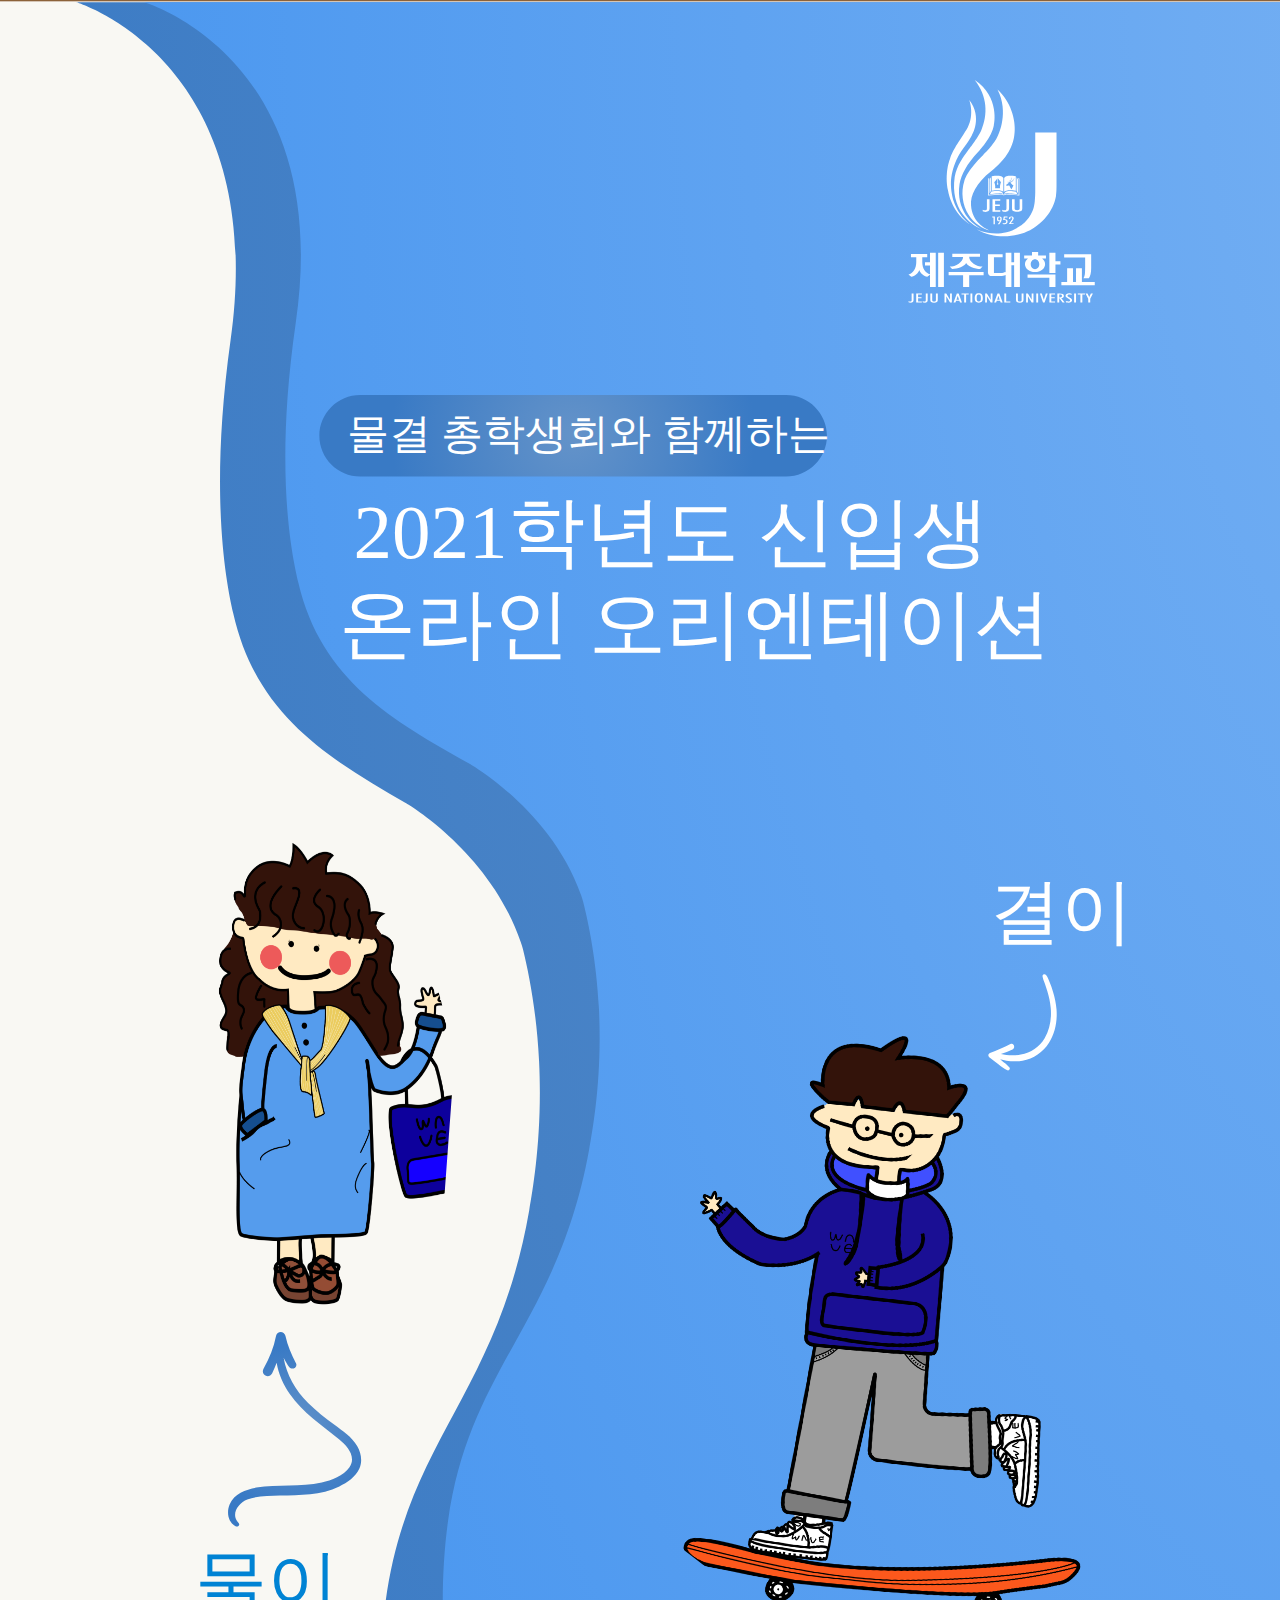
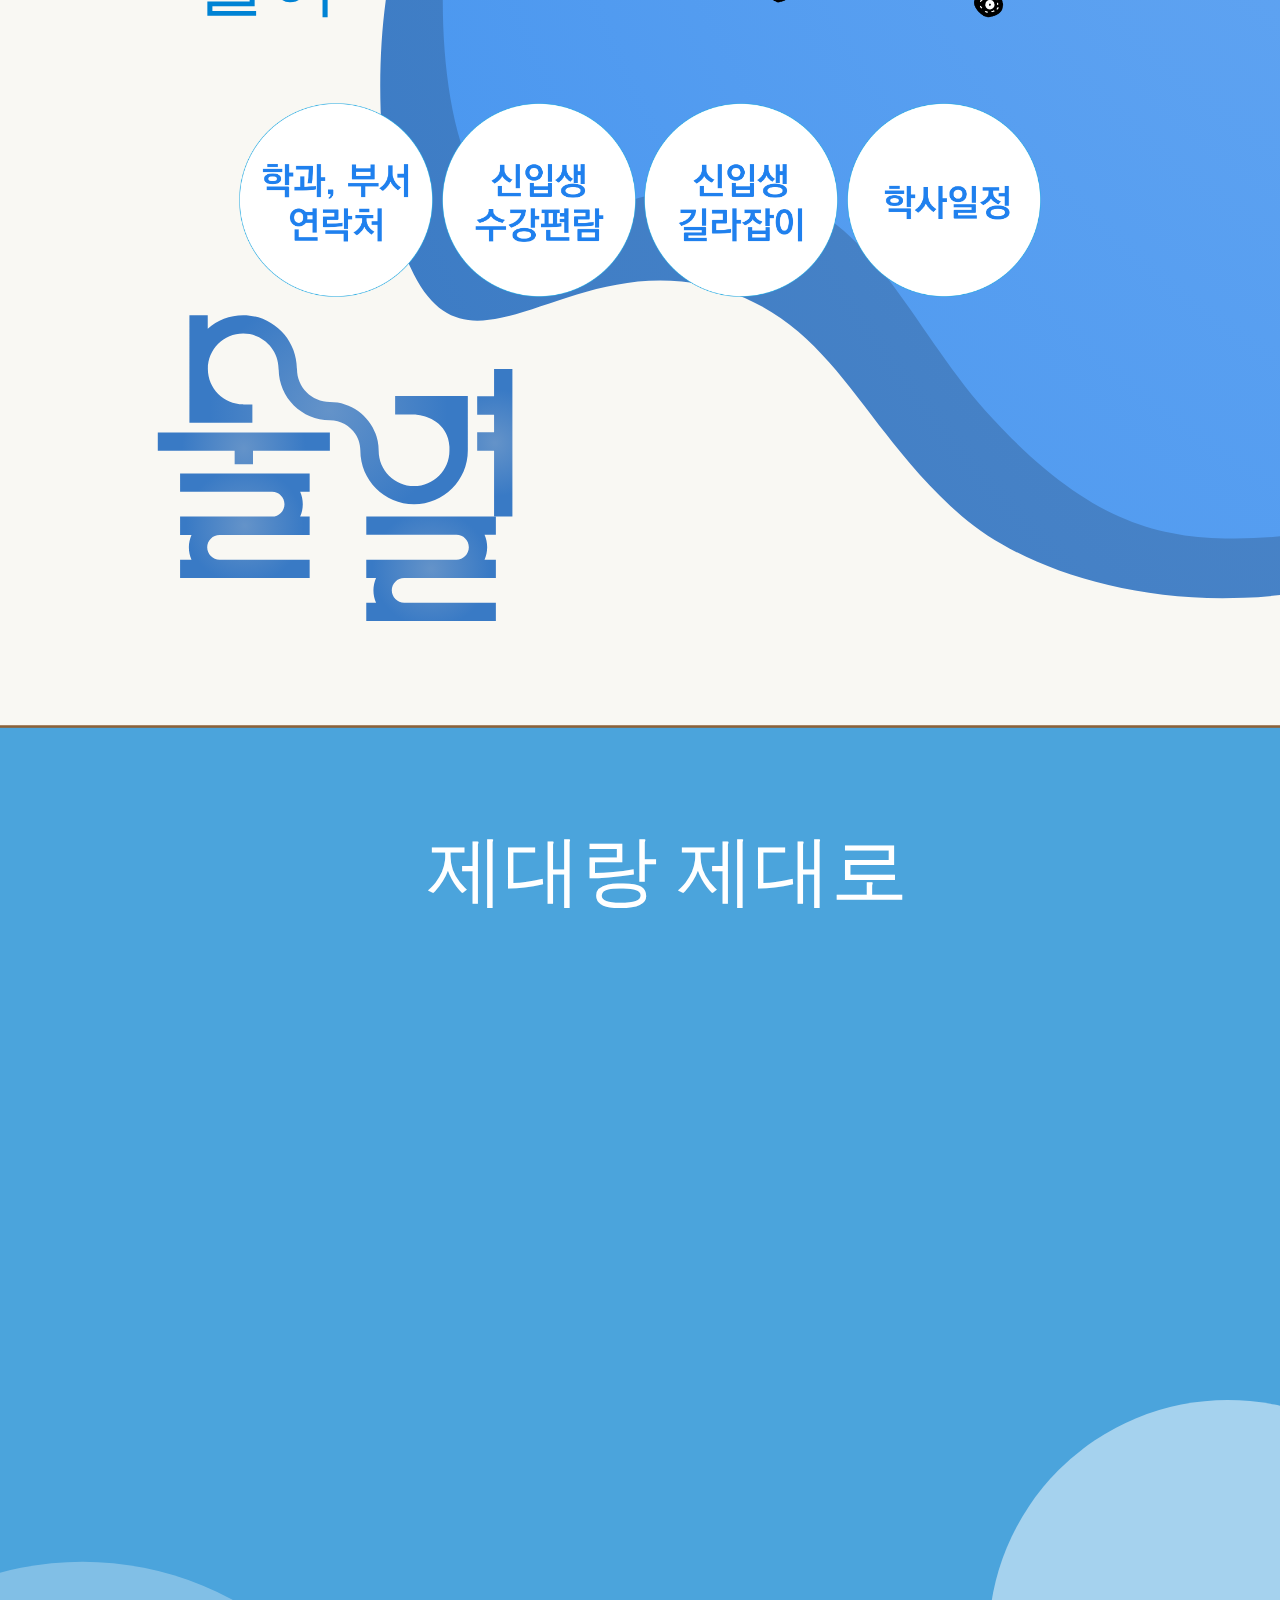
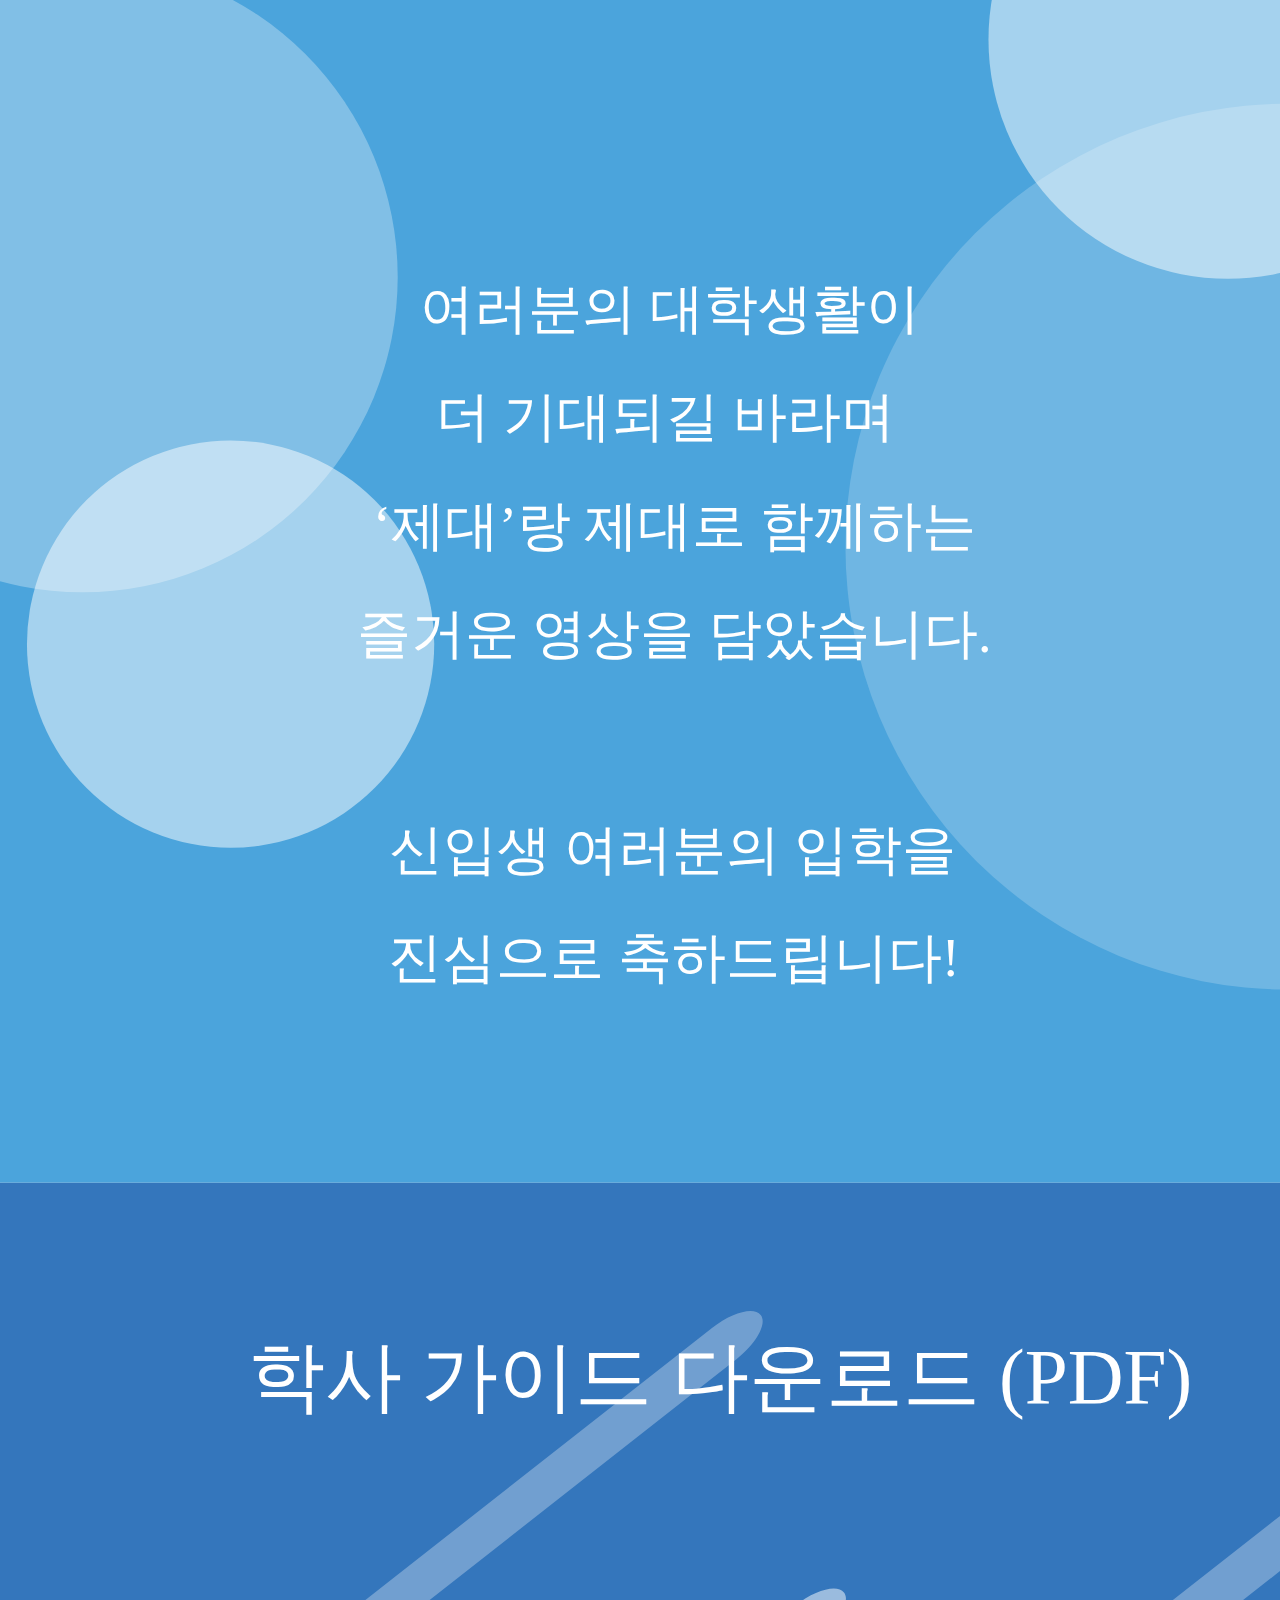
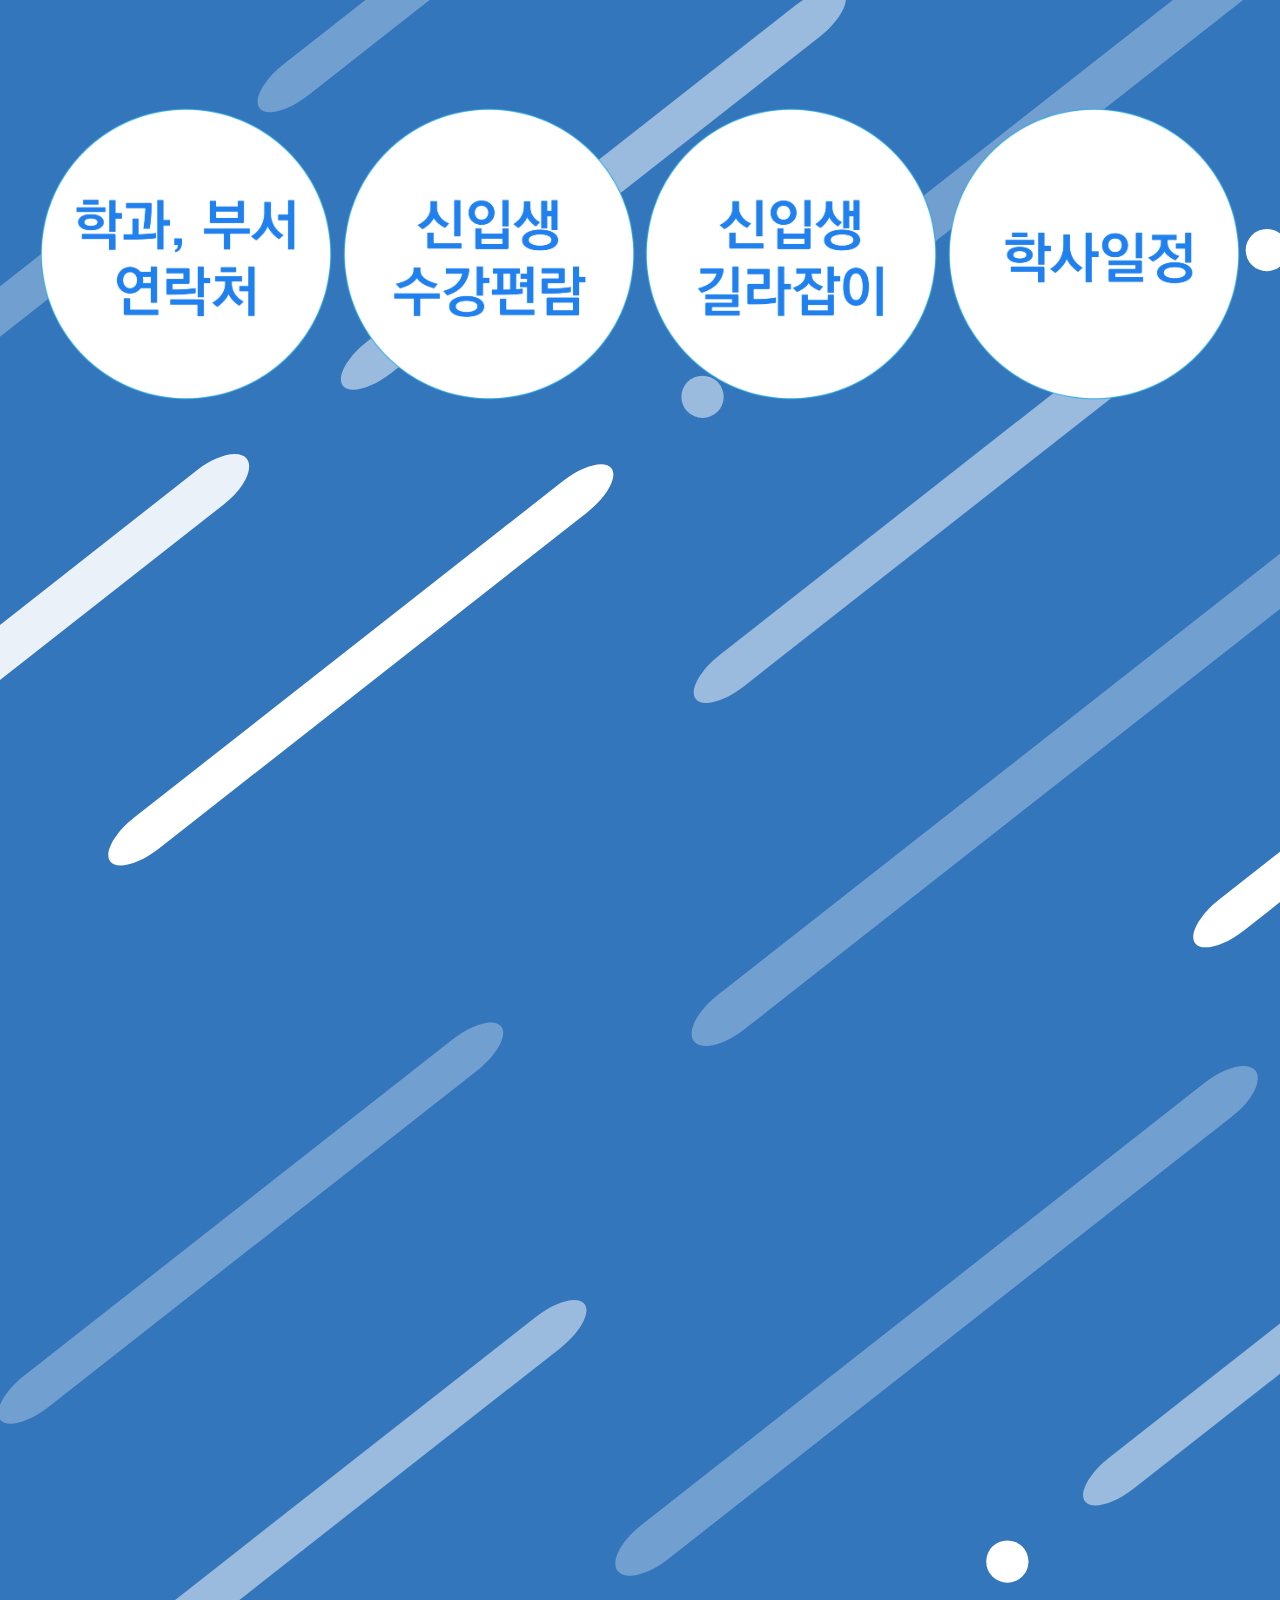
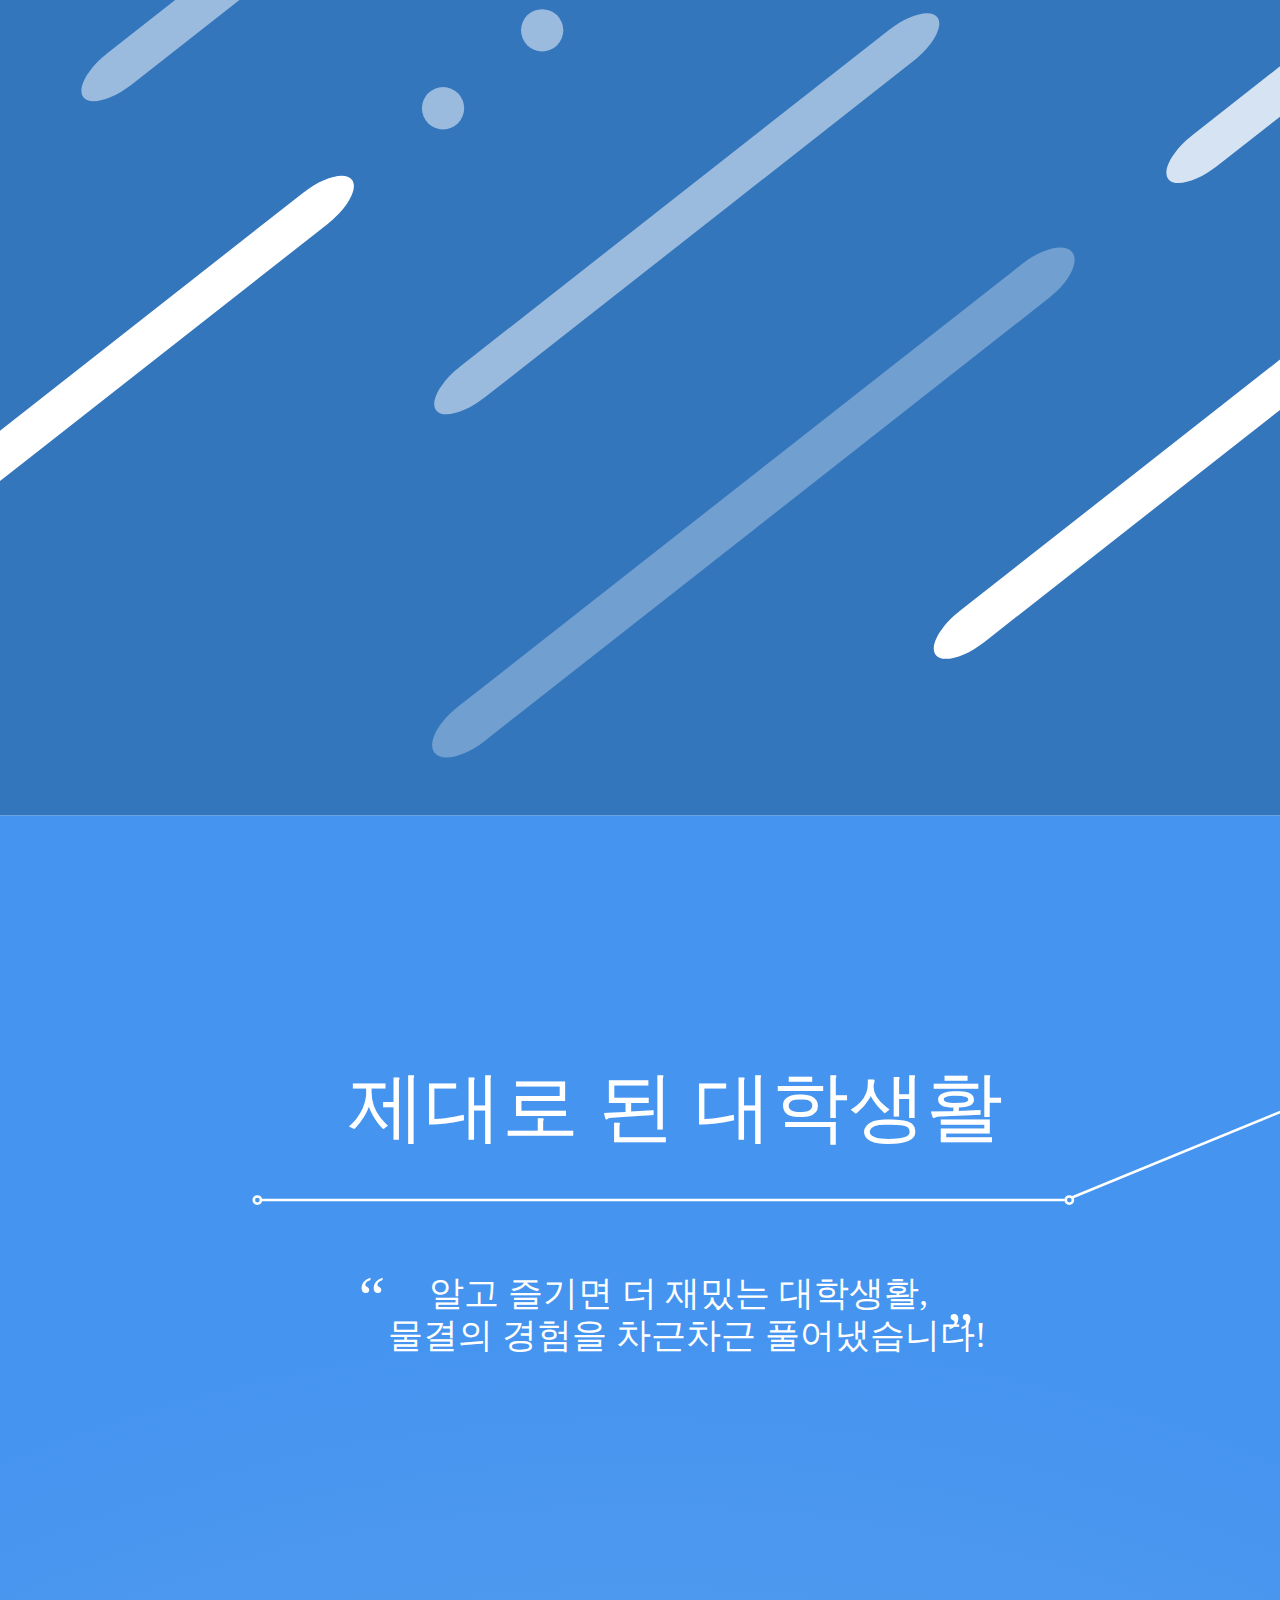
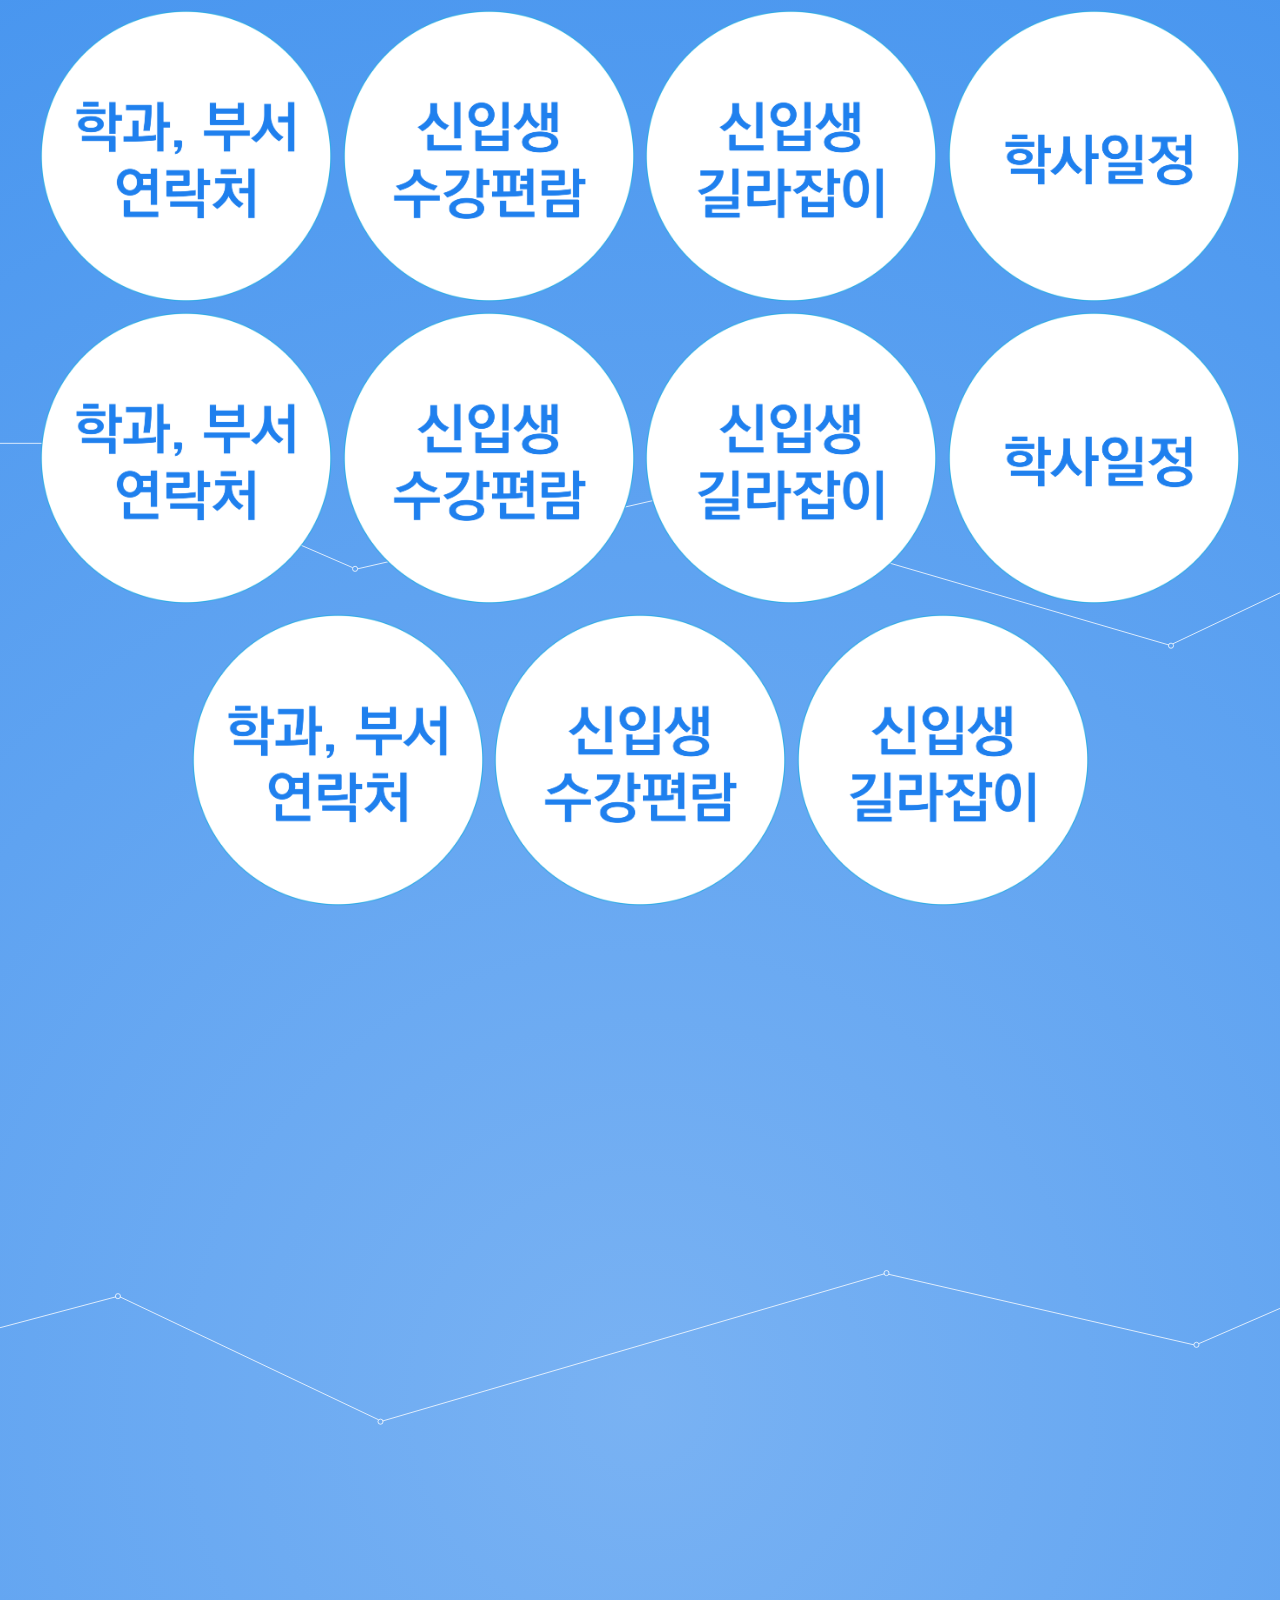
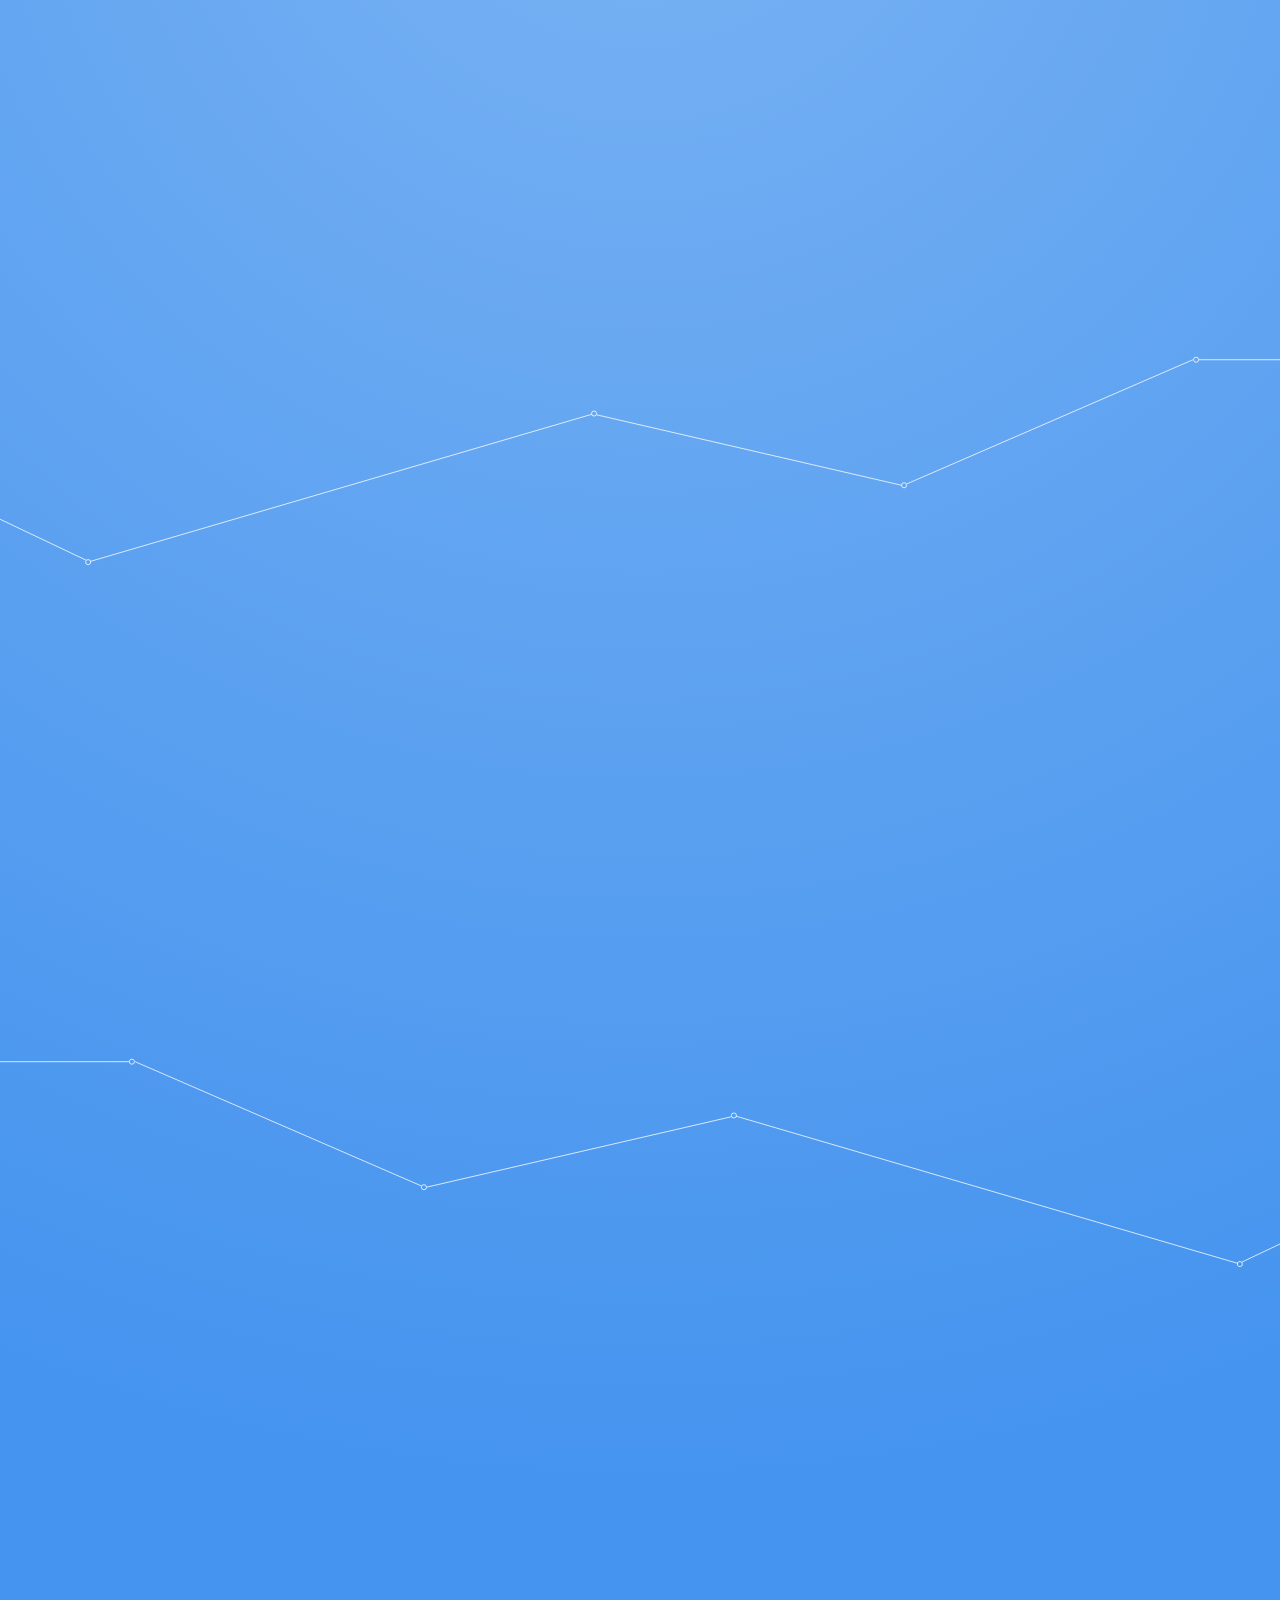
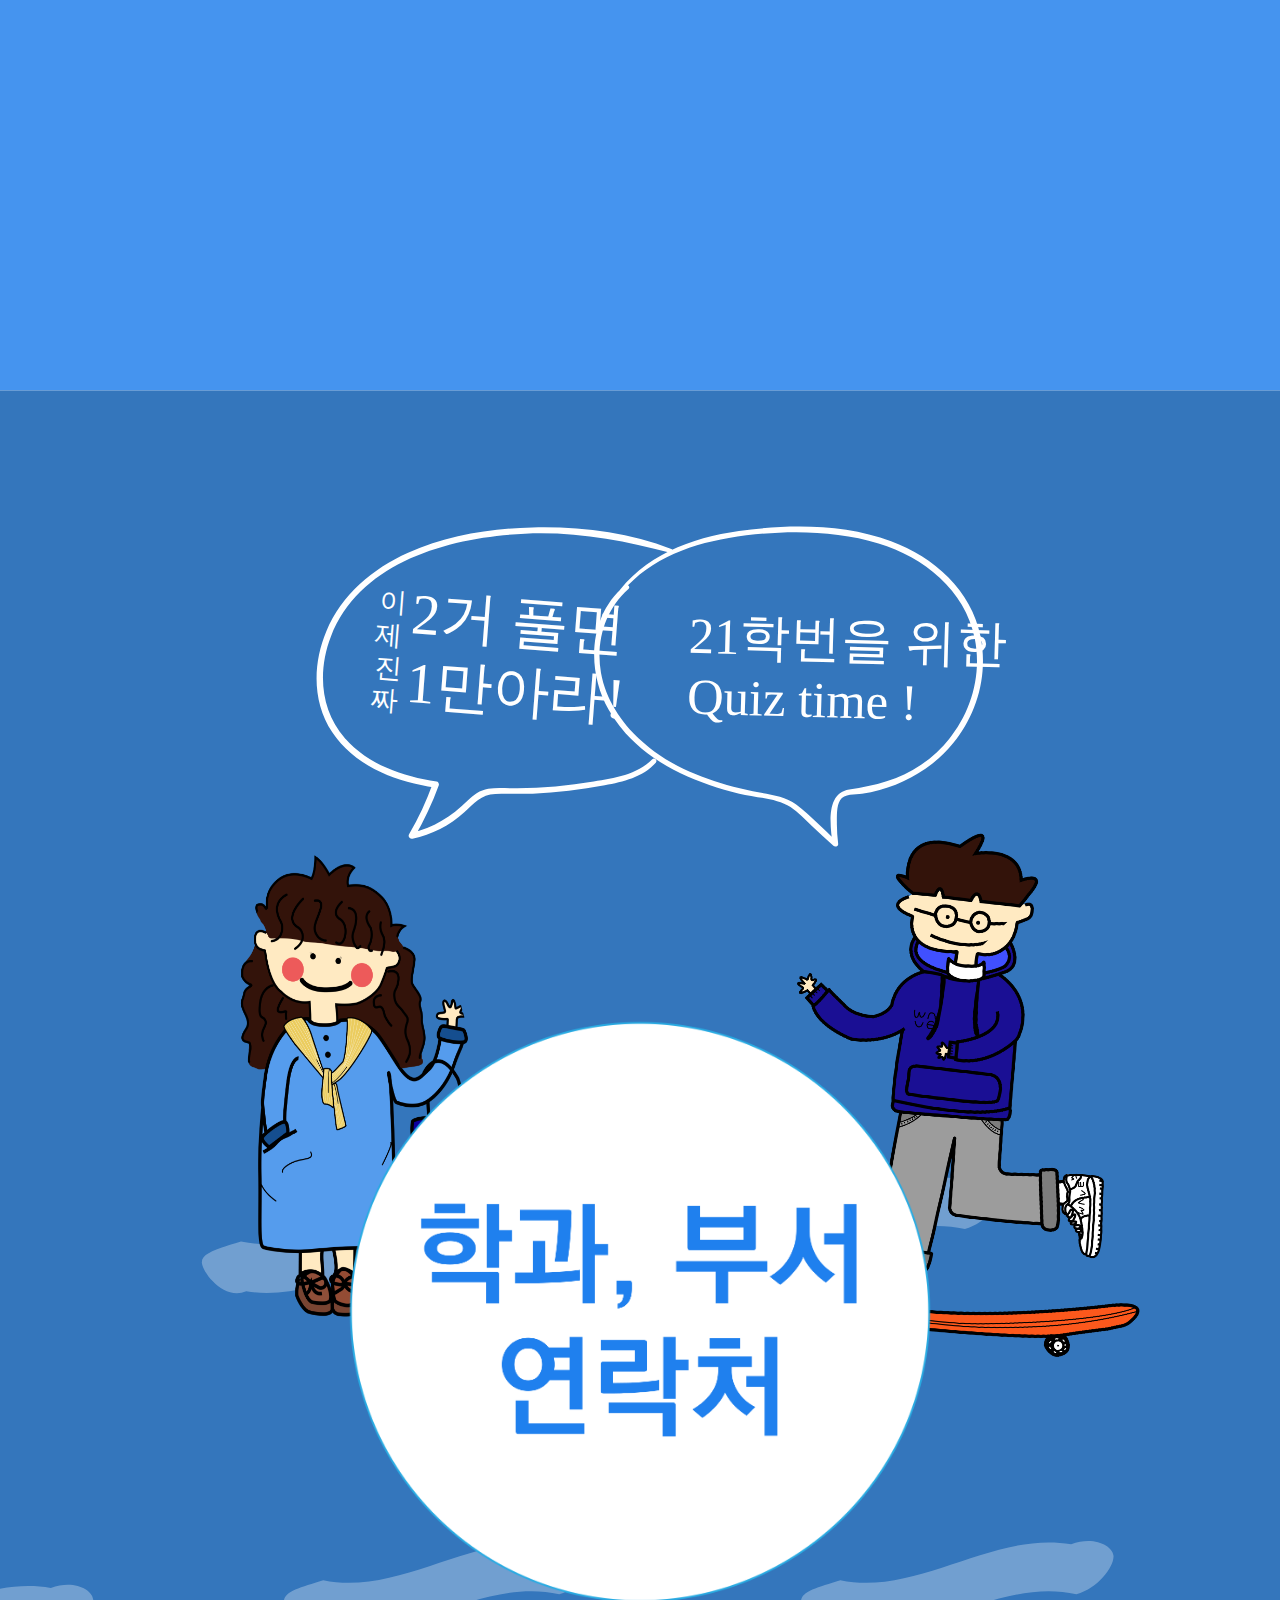
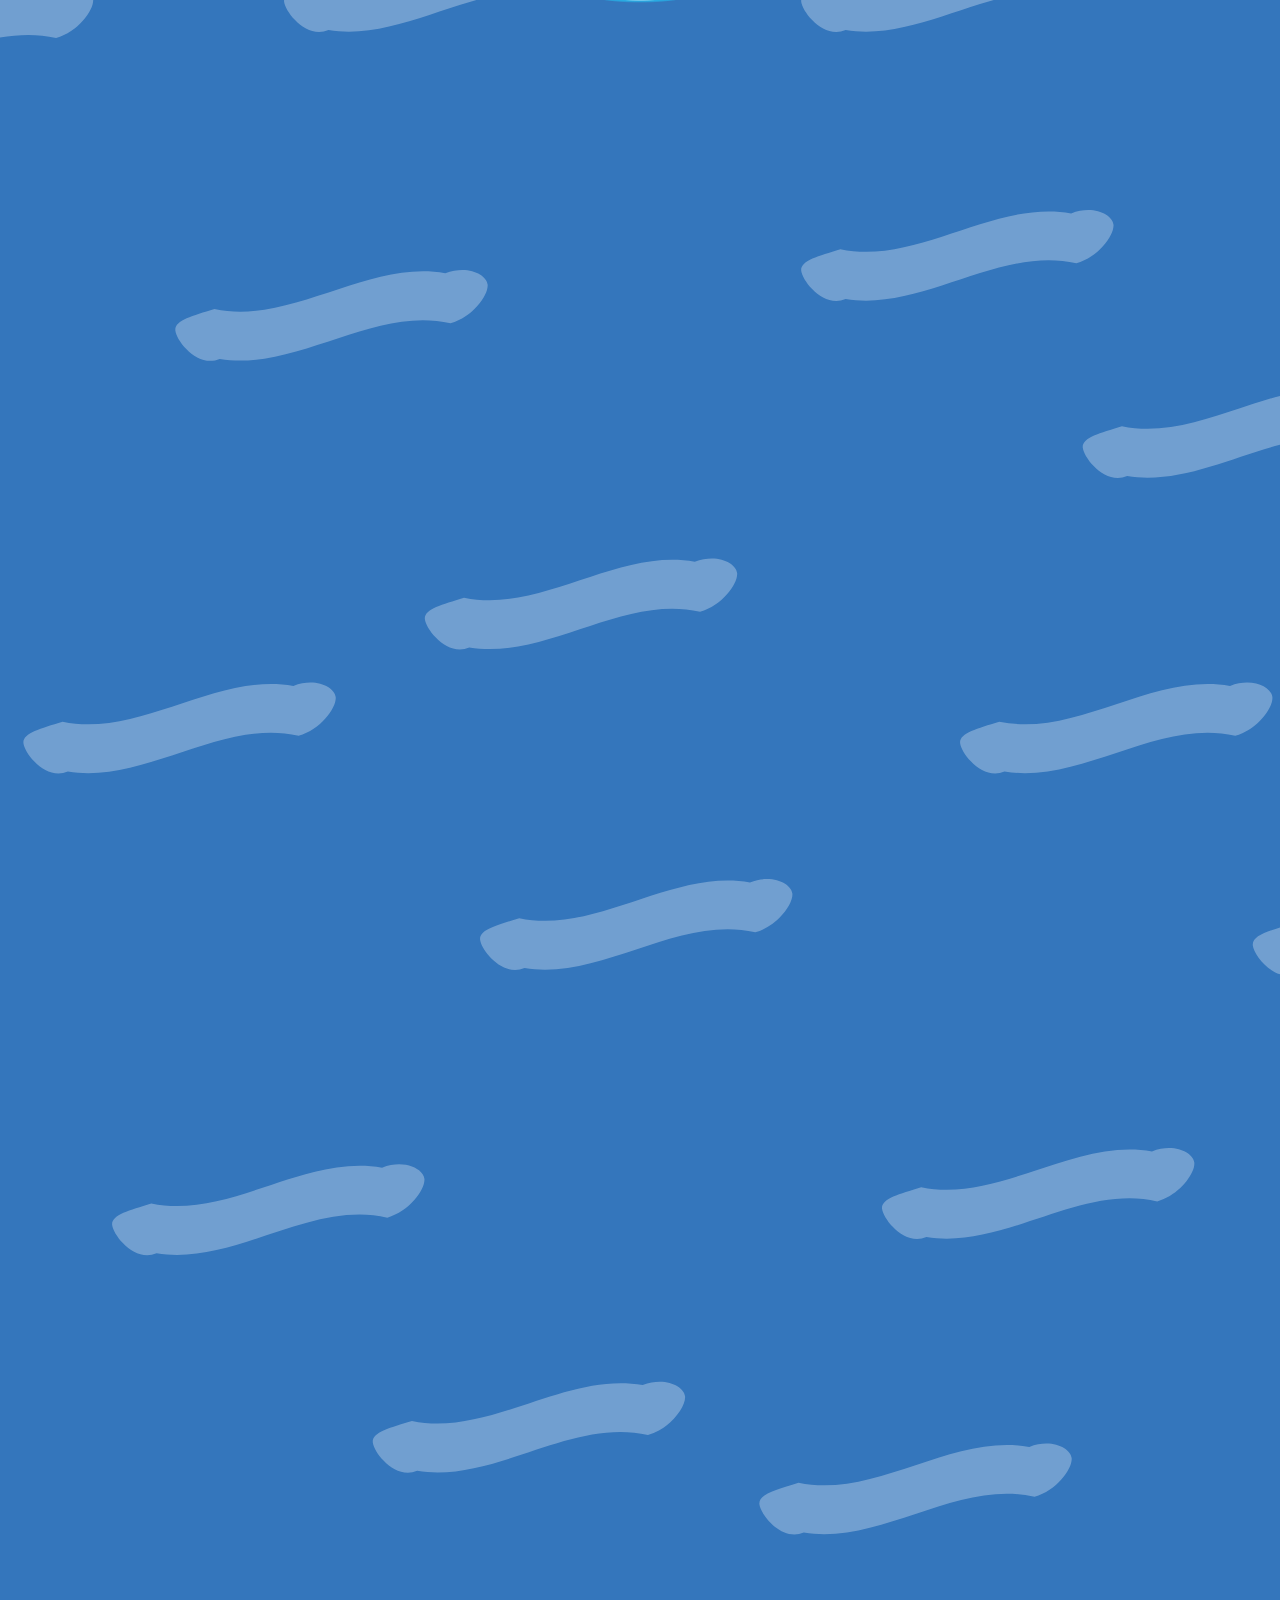
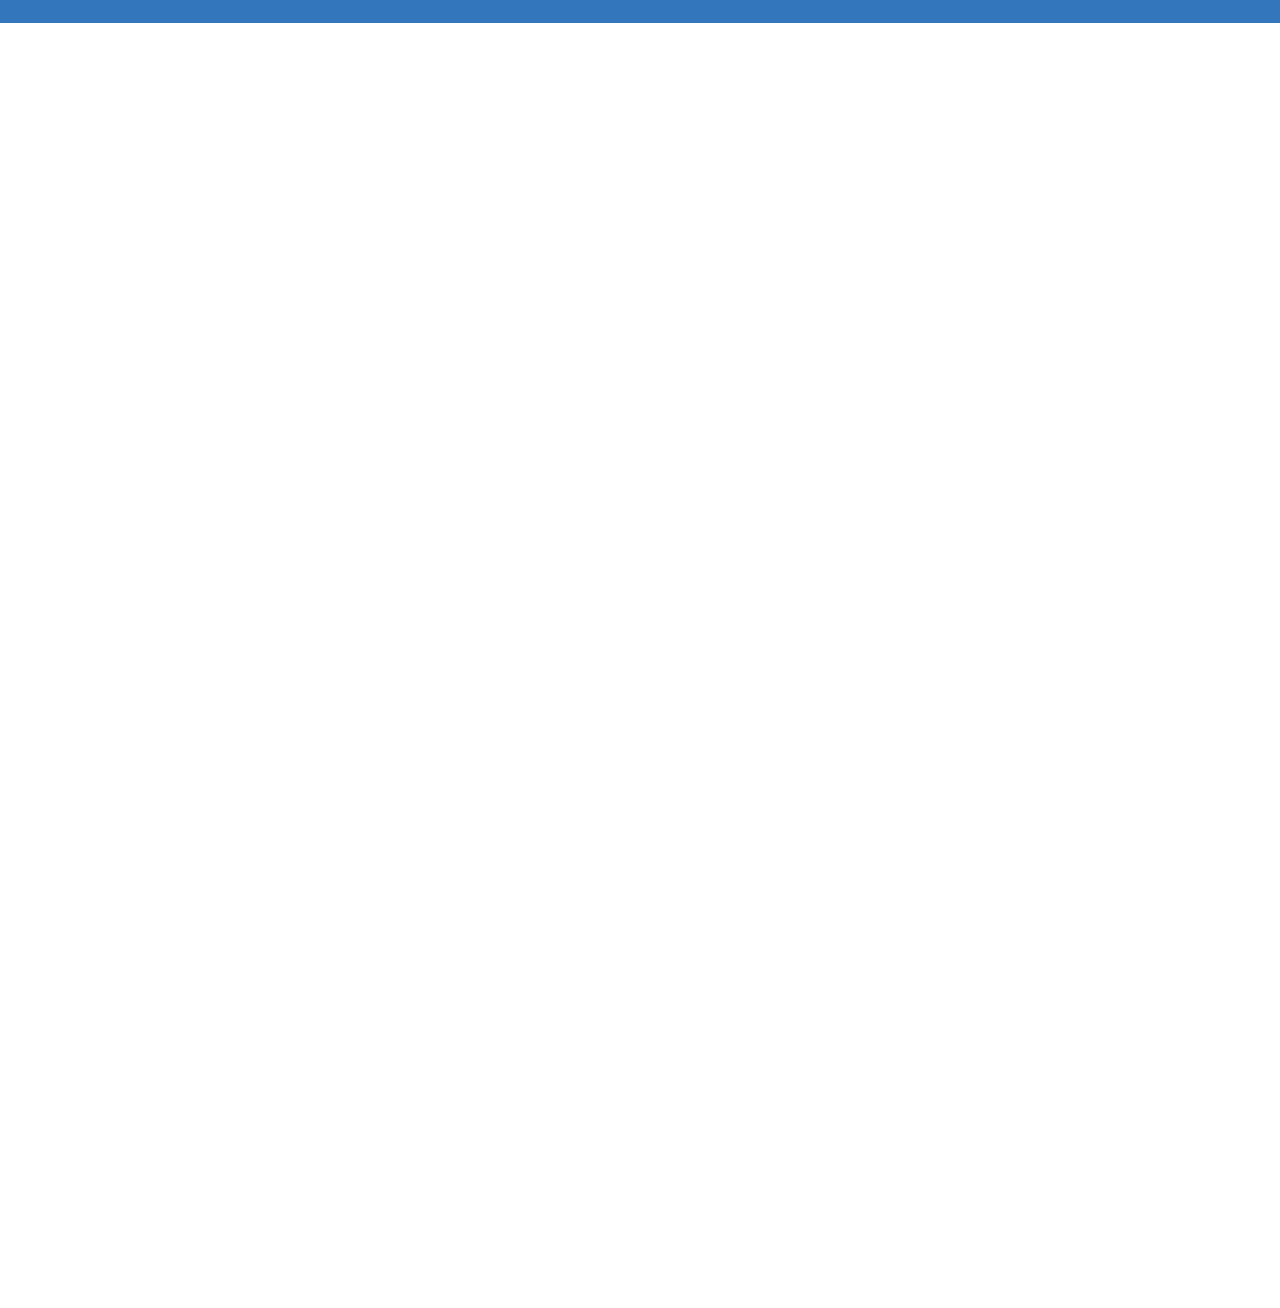
==== index.html @ a43a596f "done" ====
<!DOCTYPE html>
<html lang="en">

<head>
    <meta charset="UTF-8">
    <meta name="viewport" content="width=device-width, initial-scale=1.0">
    <link href="style.css" rel="stylesheet" media="screen">
    <title>Document</title>
</head>

<body>
    <div class="navi">
        <span><a href="#sec1"><img class="naviBtn" src="img/sec2-1.png" alt=""></a></span>
        <span><a href="#sec2"><img class="naviBtn" src="img/sec2-2.png" alt=""></a></span>
        <span><a href="#sec3"><img class="naviBtn" src="img/sec2-3.png" alt=""></a></span>
        <span><a href=""><img class="naviBtn" src="img/sec2-4.png" alt=""></a></span>
    </div>
    <div class="video">
        <iframe class="video-content" src="https://www.youtube.com/embed/QNIfIbi2ygc" frameborder="0" allow="accelerometer; autoplay; clipboard-write; encrypted-media; gyroscope; picture-in-picture" allowfullscreen></iframe>
    </div>
    <div id="sec1">
        <div class="sec1padding">
            <span><a href=""><img class="sec1Btn" src="img/sec2-1.png" alt=""></a></span>
            <span><a href=""><img class="sec1Btn" src="img/sec2-2.png" alt=""></a></span>
            <span><a href=""><img class="sec1Btn" src="img/sec2-3.png" alt=""></a></span>
            <span><a href=""><img class="sec1Btn" src="img/sec2-4.png" alt=""></a></span>
        </div>
    </div>
    <div id="sec2">
        <div class="sec2padding">
            <span><a href=""><img class="sec2Btn" src="img/sec2-1.png" alt=""></a></span>
            <span><a href=""><img class="sec2Btn" src="img/sec2-2.png" alt=""></a></span>
            <span><a href=""><img class="sec2Btn" src="img/sec2-3.png" alt=""></a></span>
            <span><a href=""><img class="sec2Btn" src="img/sec2-4.png" alt=""></a></span>
        </div>
        <div>
            <span><a href=""><img class="sec2Btn" src="img/sec2-1.png" alt=""></a></span>
            <span><a href=""><img class="sec2Btn" src="img/sec2-2.png" alt=""></a></span>
            <span><a href=""><img class="sec2Btn" src="img/sec2-3.png" alt=""></a></span>
            <span><a href=""><img class="sec2Btn" src="img/sec2-4.png" alt=""></a></span>
        </div>
        <div>
            <span><a href=""><img class="sec2Btn" src="img/sec2-1.png" alt=""></a></span>
            <span><a href=""><img class="sec2Btn" src="img/sec2-2.png" alt=""></a></span>
            <span><a href=""><img class="sec2Btn" src="img/sec2-3.png" alt=""></a></span>
        </div>
    </div>

    <div id="sec3">
        <div class="sec3padding">
            <span><a href=""><img class="sec3Btn" src="img/sec2-1.png" alt=""></a></span>
        </div>
    </div>
</body>

</html>
---- style.css ----
html{
    font-size: 10px;
}


body {
    text-align: center;
    height: 1400rem;
}


body {
    text-align: center;
    height: 1400rem;
    background-image: url(./img/main.svg);
    background-repeat: no-repeat;
    background-position: center;
    background-size: cover;
}

.navi{
    margin-top: 170rem;
}

.naviBtn{
    width: 20rem;
    height: 20rem;
}

.video{
    margin-top: 80rem;
}

.video-content{
    width: 70rem;
    height: 40rem;
}

#sec1{
    margin-top: 130rem;
}

.sec1padding{
    padding-top: 50rem;
}

.sec1Btn{
    width: 30rem;
    height: 30rem;
}




#sec2{
    margin-top: 210rem;
}

.sec2padding{
    padding-top: 70rem;
}

.sec2Btn{
    width: 30rem;
    height: 30rem;
}


#sec3{
    margin-top: 270rem;
}

.sec3padding{
    padding-top: 60rem;
}

.sec3Btn{
    width: 60rem;
    height: 60rem;
}






@media screen and (max-width: 825px) {
    html{
        font-size: 5px;
    }
}

@media screen and (max-width: 611px) {
  html{
      font-size: 4px;
  }
}
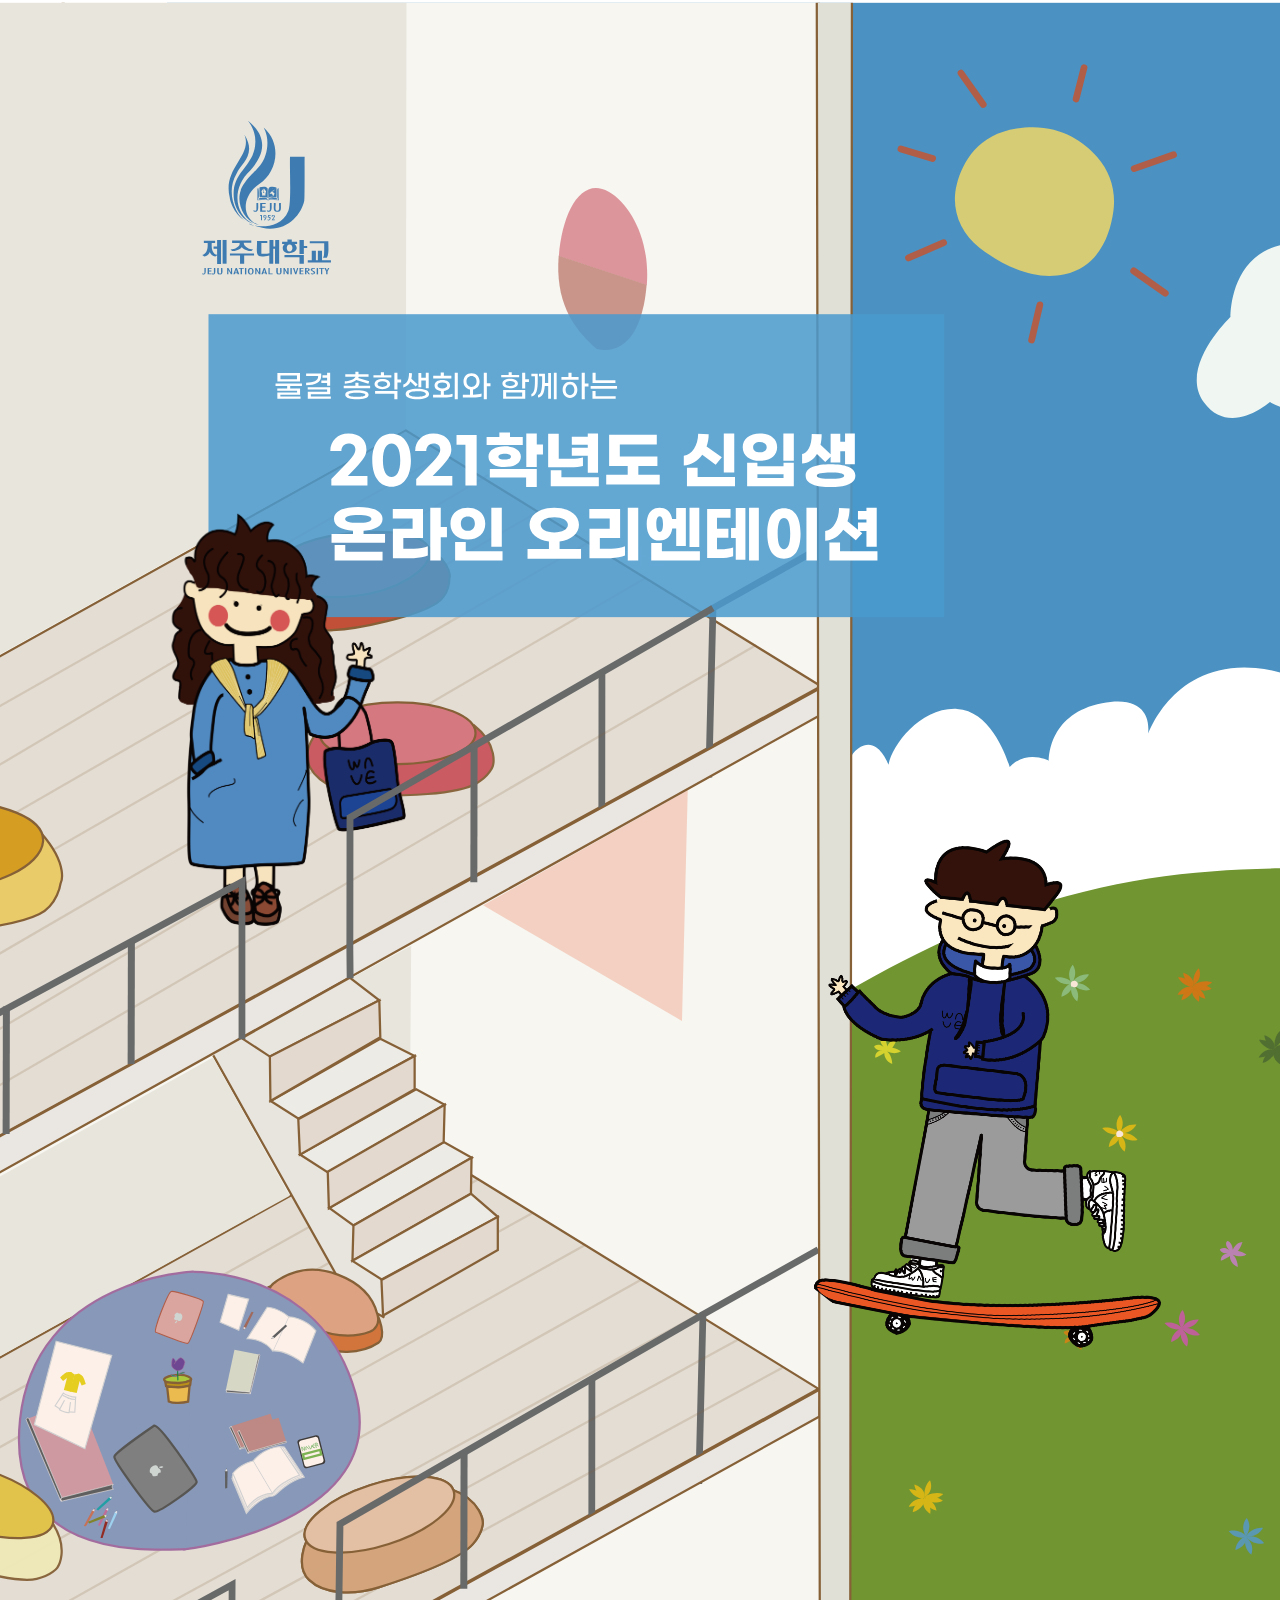
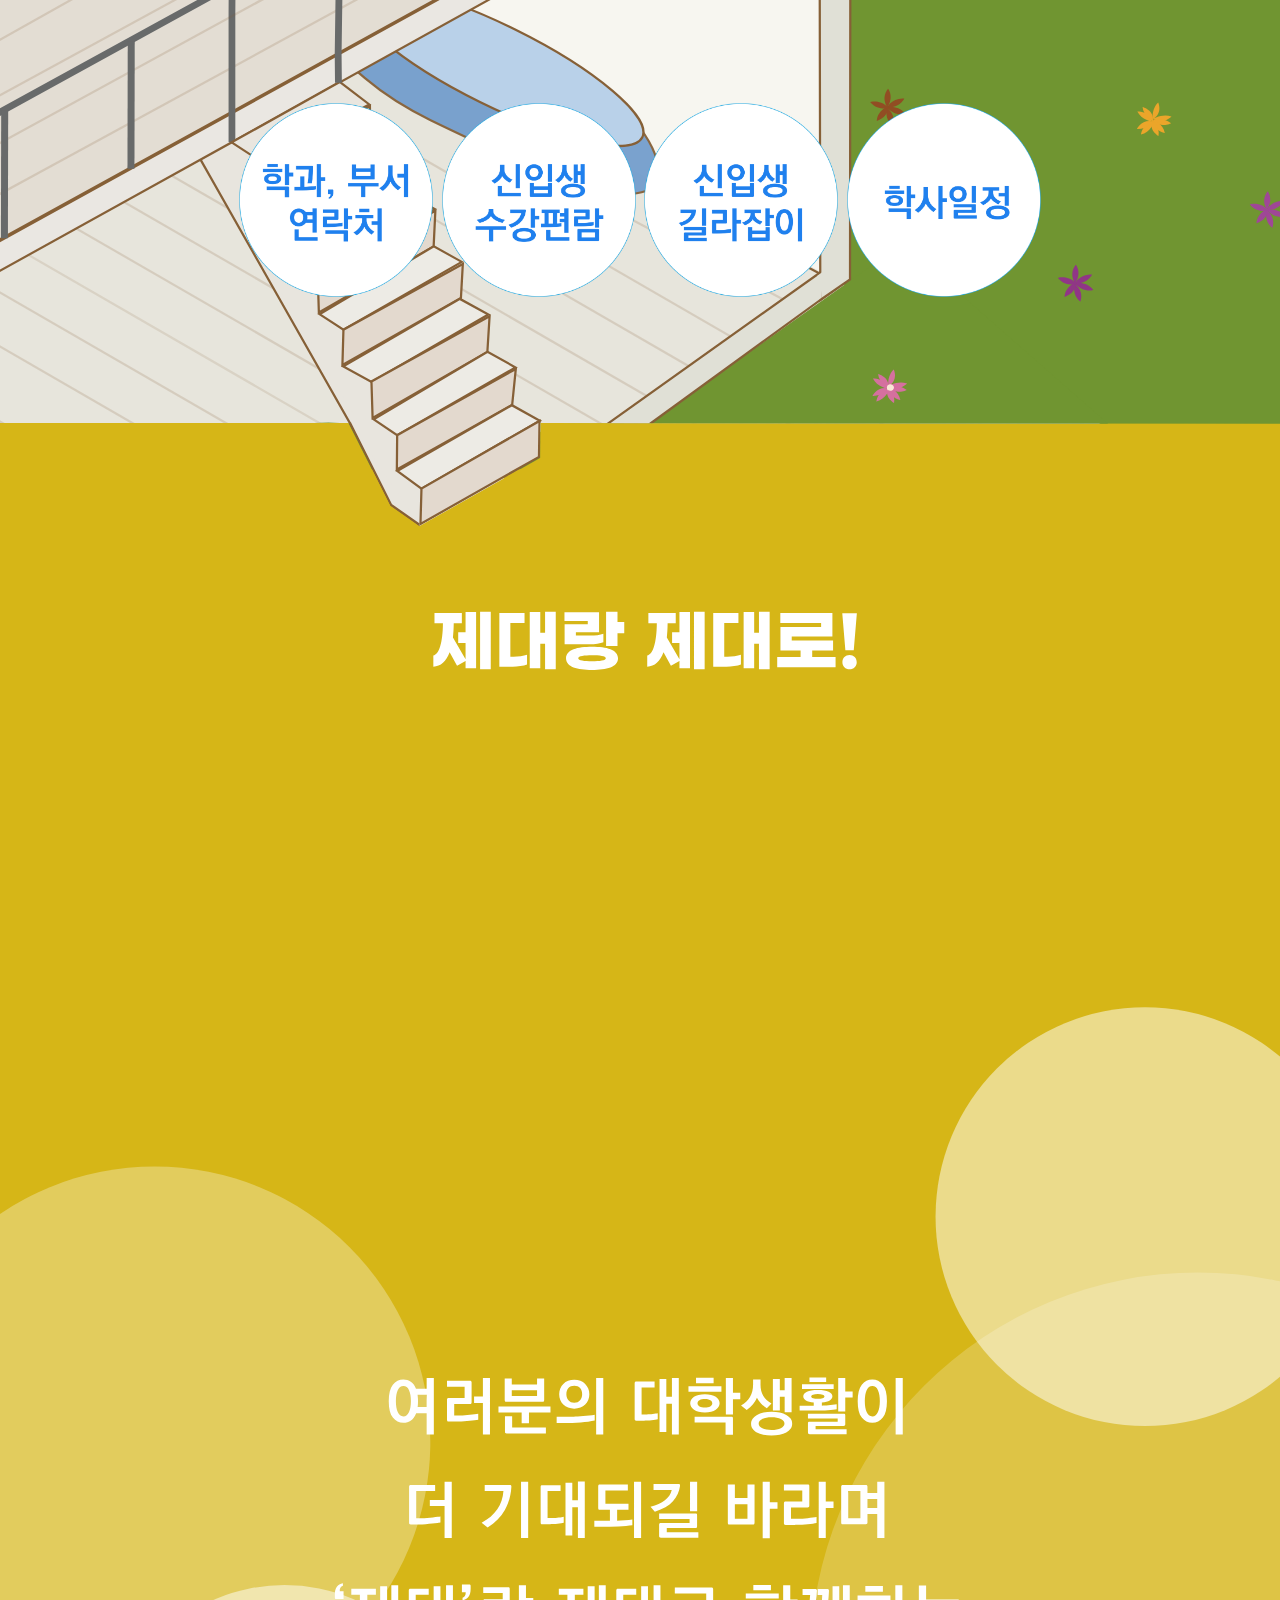
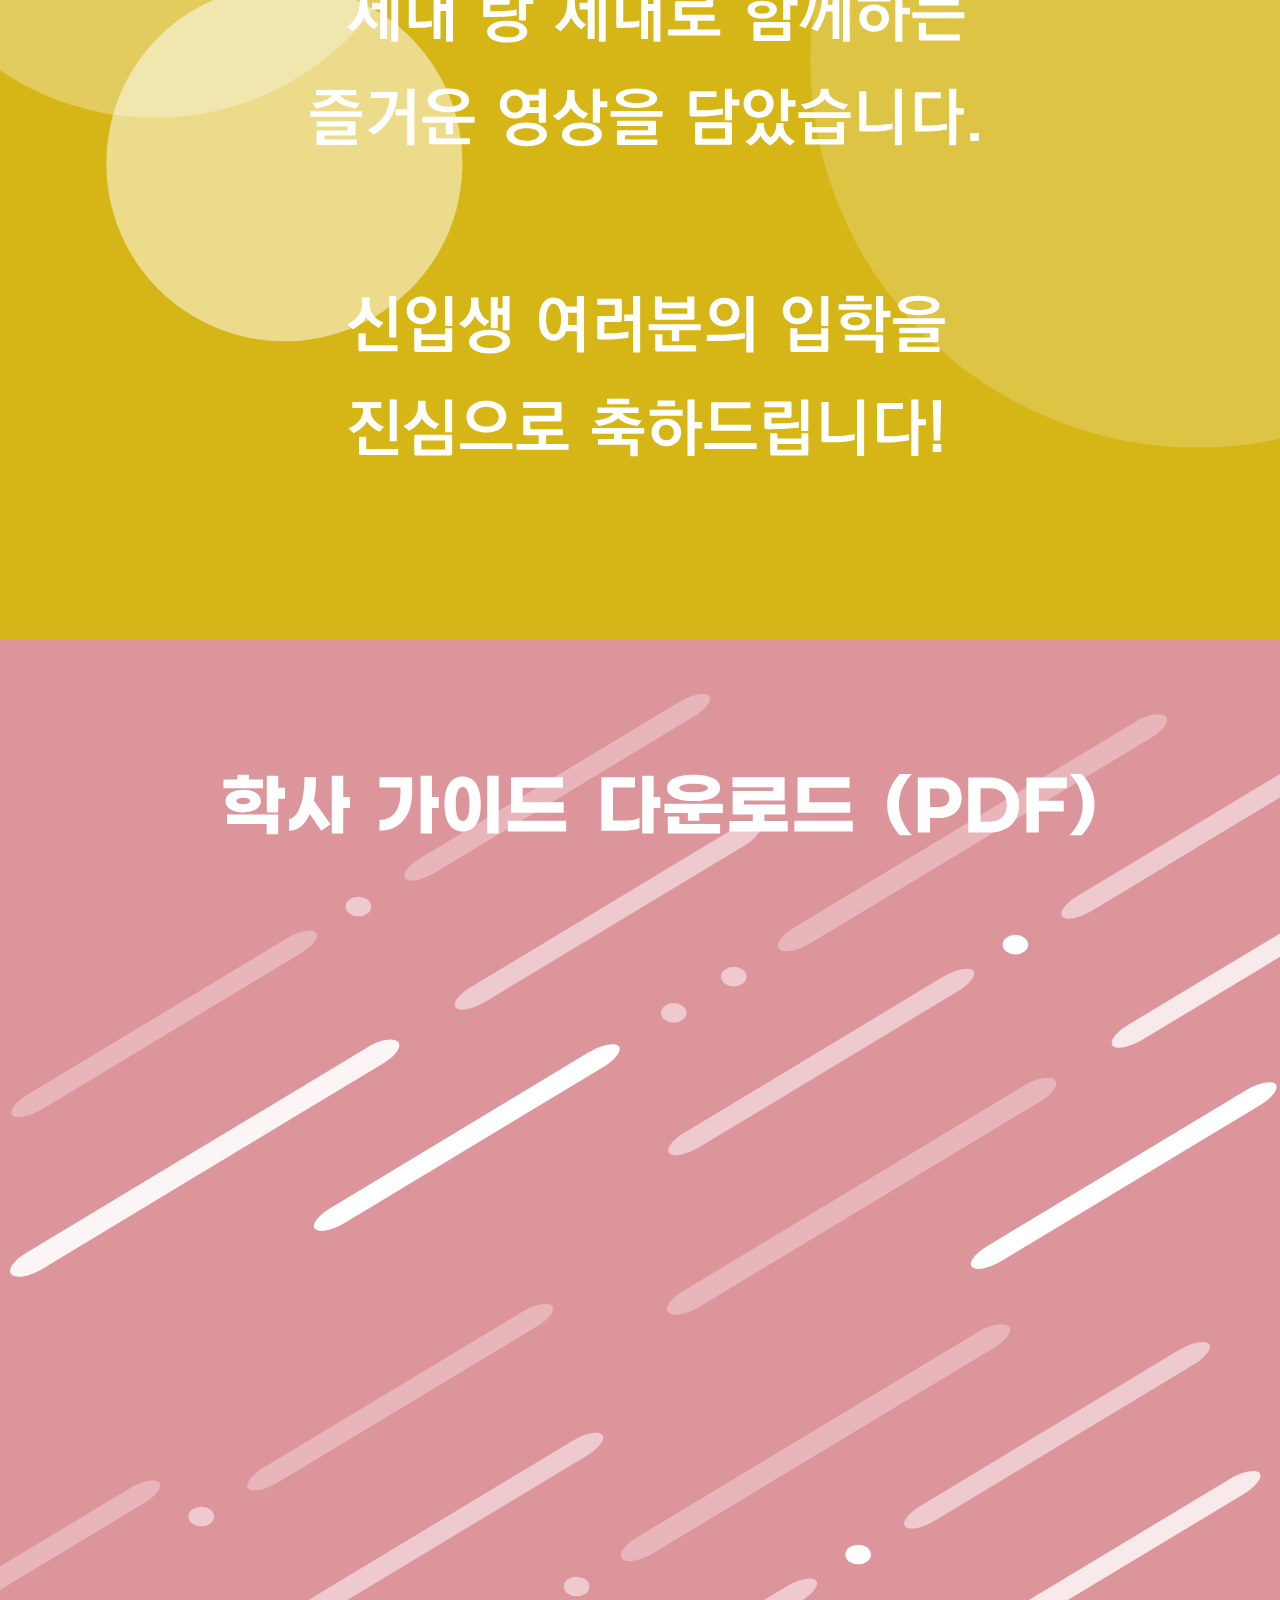
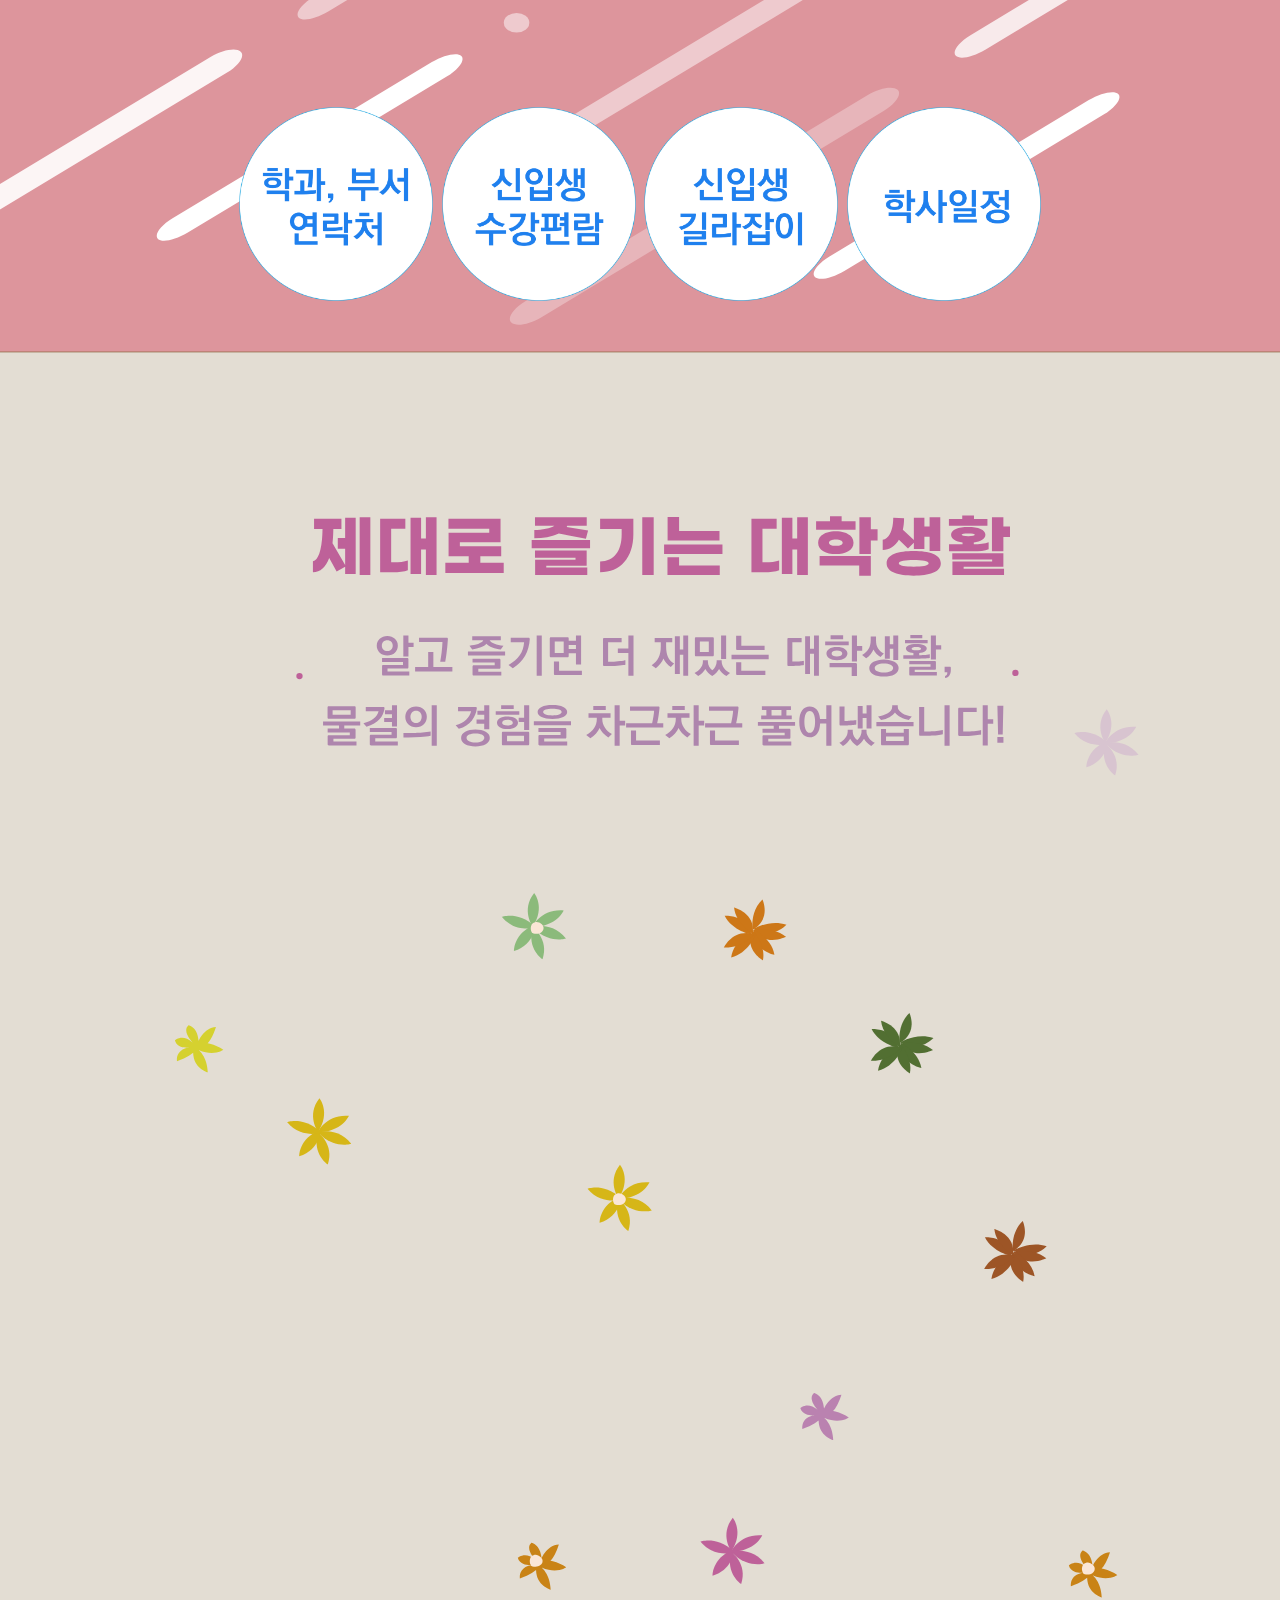
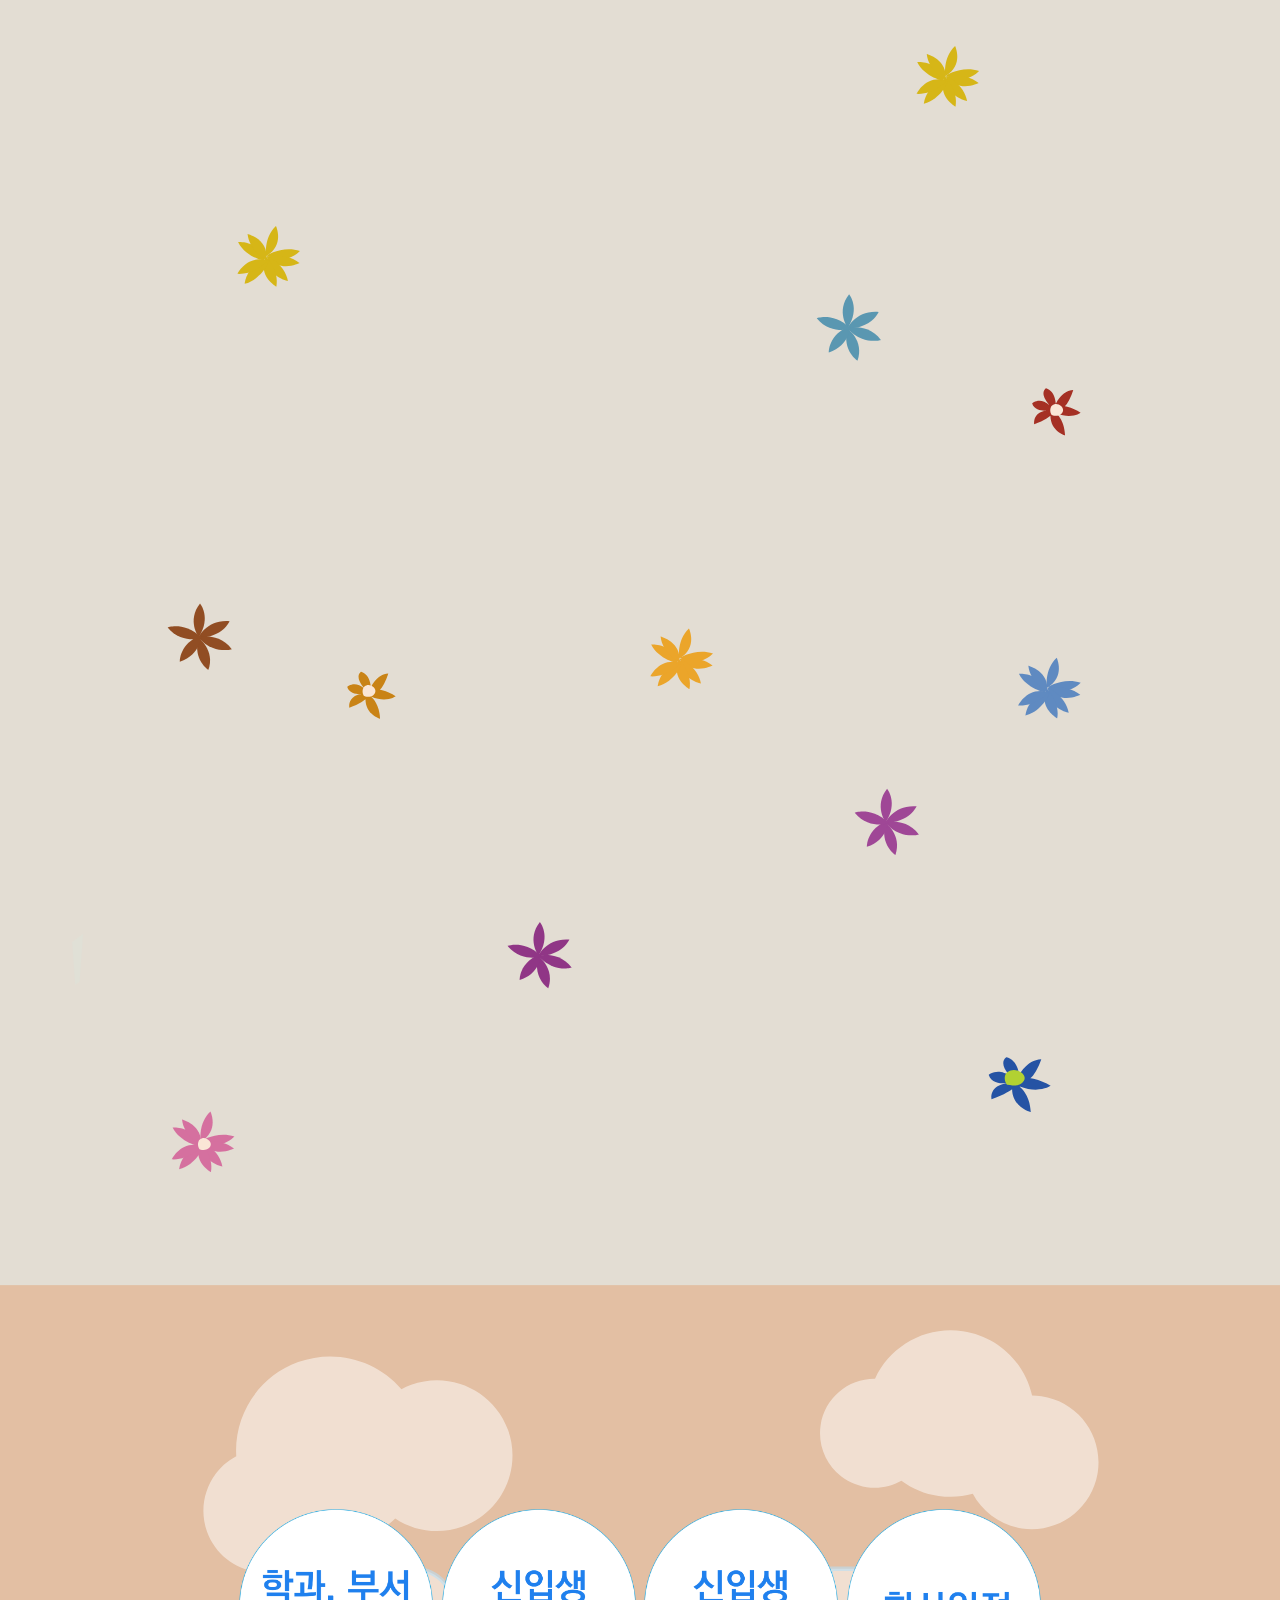
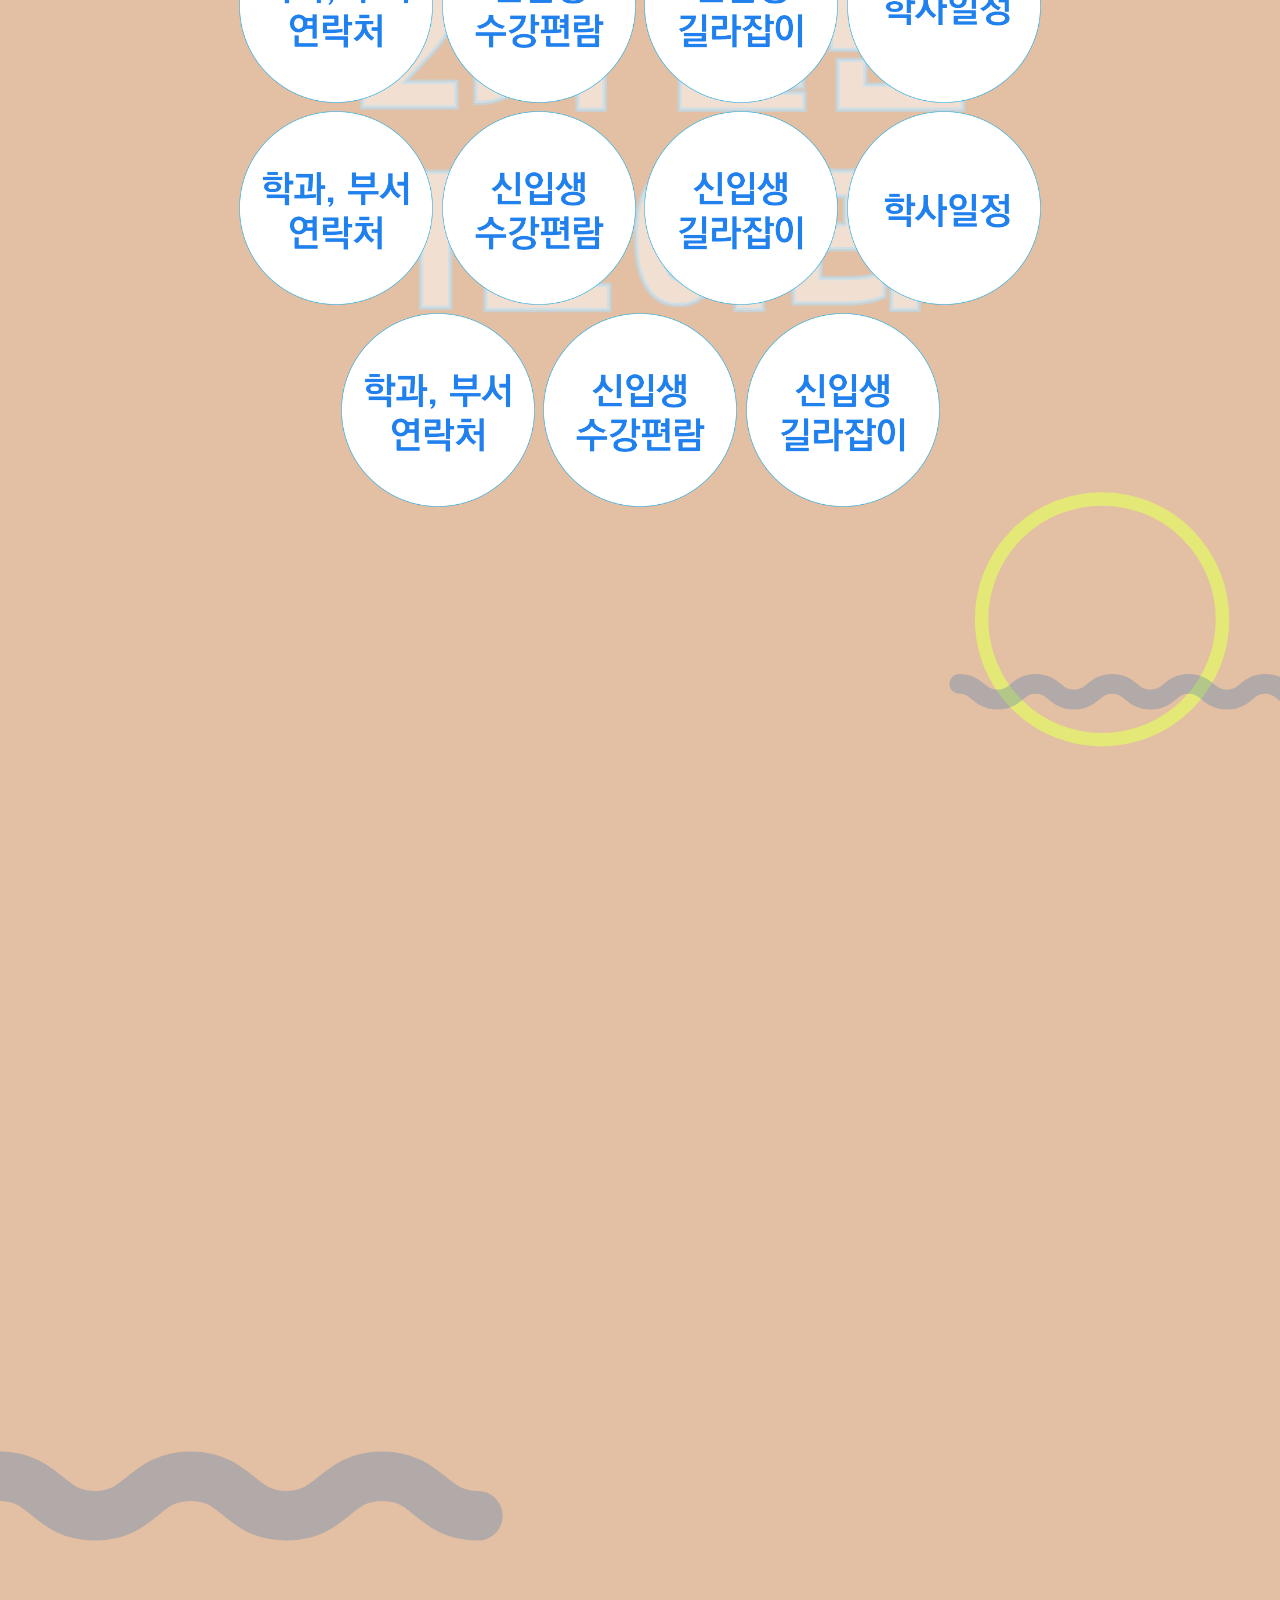
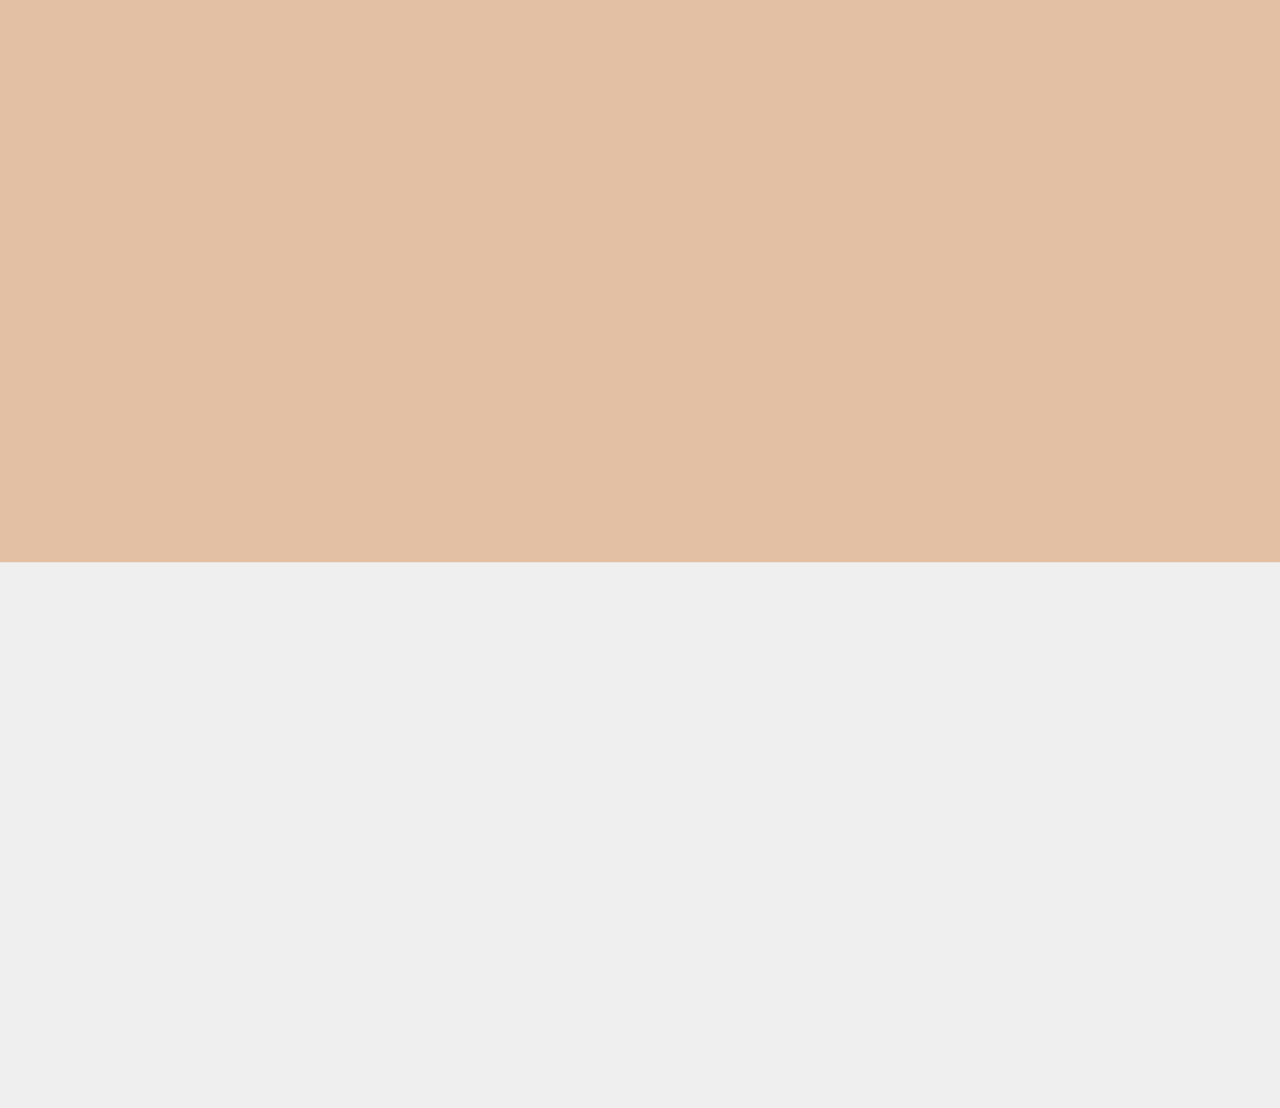
==== commit 6e931b3b: "done" ====
--- a/index.html
+++ b/index.html
@@ -28,29 +28,29 @@
     </div>
     <div id="sec2">
         <div class="sec2padding">
-            <span><a href=""><img class="sec2Btn" src="img/sec2-1.png" alt=""></a></span>
-            <span><a href=""><img class="sec2Btn" src="img/sec2-2.png" alt=""></a></span>
-            <span><a href=""><img class="sec2Btn" src="img/sec2-3.png" alt=""></a></span>
-            <span><a href=""><img class="sec2Btn" src="img/sec2-4.png" alt=""></a></span>
+            <span><a href="./info/1.html"><img class="sec2Btn" src="img/sec2-1.png" alt=""></a></span>
+            <span><a href="./info/2.html"><img class="sec2Btn" src="img/sec2-2.png" alt=""></a></span>
+            <span><a href="./info/3.html"><img class="sec2Btn" src="img/sec2-3.png" alt=""></a></span>
+            <span><a href="./info/4.html"><img class="sec2Btn" src="img/sec2-4.png" alt=""></a></span>
         </div>
         <div>
-            <span><a href=""><img class="sec2Btn" src="img/sec2-1.png" alt=""></a></span>
-            <span><a href=""><img class="sec2Btn" src="img/sec2-2.png" alt=""></a></span>
-            <span><a href=""><img class="sec2Btn" src="img/sec2-3.png" alt=""></a></span>
-            <span><a href=""><img class="sec2Btn" src="img/sec2-4.png" alt=""></a></span>
+            <span><a href="./info/5.html"><img class="sec2Btn" src="img/sec2-1.png" alt=""></a></span>
+            <span><a href="./info/6.html"><img class="sec2Btn" src="img/sec2-2.png" alt=""></a></span>
+            <span><a href="./info/7.html"><img class="sec2Btn" src="img/sec2-3.png" alt=""></a></span>
+            <span><a href="./info/8.html"><img class="sec2Btn" src="img/sec2-4.png" alt=""></a></span>
         </div>
         <div>
-            <span><a href=""><img class="sec2Btn" src="img/sec2-1.png" alt=""></a></span>
-            <span><a href=""><img class="sec2Btn" src="img/sec2-2.png" alt=""></a></span>
-            <span><a href=""><img class="sec2Btn" src="img/sec2-3.png" alt=""></a></span>
+            <span><a href="./info/9.html"><img class="sec2Btn" src="img/sec2-1.png" alt=""></a></span>
+            <span><a href="./info/10.html"><img class="sec2Btn" src="img/sec2-2.png" alt=""></a></span>
+            <span><a href="./info/11.html"><img class="sec2Btn" src="img/sec2-3.png" alt=""></a></span>
         </div>
     </div>
 
-    <div id="sec3">
+    <!-- <div id="sec3">
         <div class="sec3padding">
             <span><a href=""><img class="sec3Btn" src="img/sec2-1.png" alt=""></a></span>
         </div>
-    </div>
+    </div> -->
 </body>
 
 </html>--- a/style.css
+++ b/style.css
@@ -3,16 +3,12 @@
 }
 
 
-body {
-    text-align: center;
-    height: 1400rem;
-}
 
 
 body {
     text-align: center;
-    height: 1400rem;
-    background-image: url(./img/main.svg);
+    height: 900rem;
+    background-image: url(./img/final_plz.svg);
     background-repeat: no-repeat;
     background-position: center;
     background-size: cover;
@@ -45,8 +41,8 @@
 }
 
 .sec1Btn{
-    width: 30rem;
-    height: 30rem;
+    width: 20rem;
+    height: 20rem;
 }
 
 
@@ -61,8 +57,8 @@
 }
 
 .sec2Btn{
-    width: 30rem;
-    height: 30rem;
+    width: 20rem;
+    height: 20rem;
 }
 
 
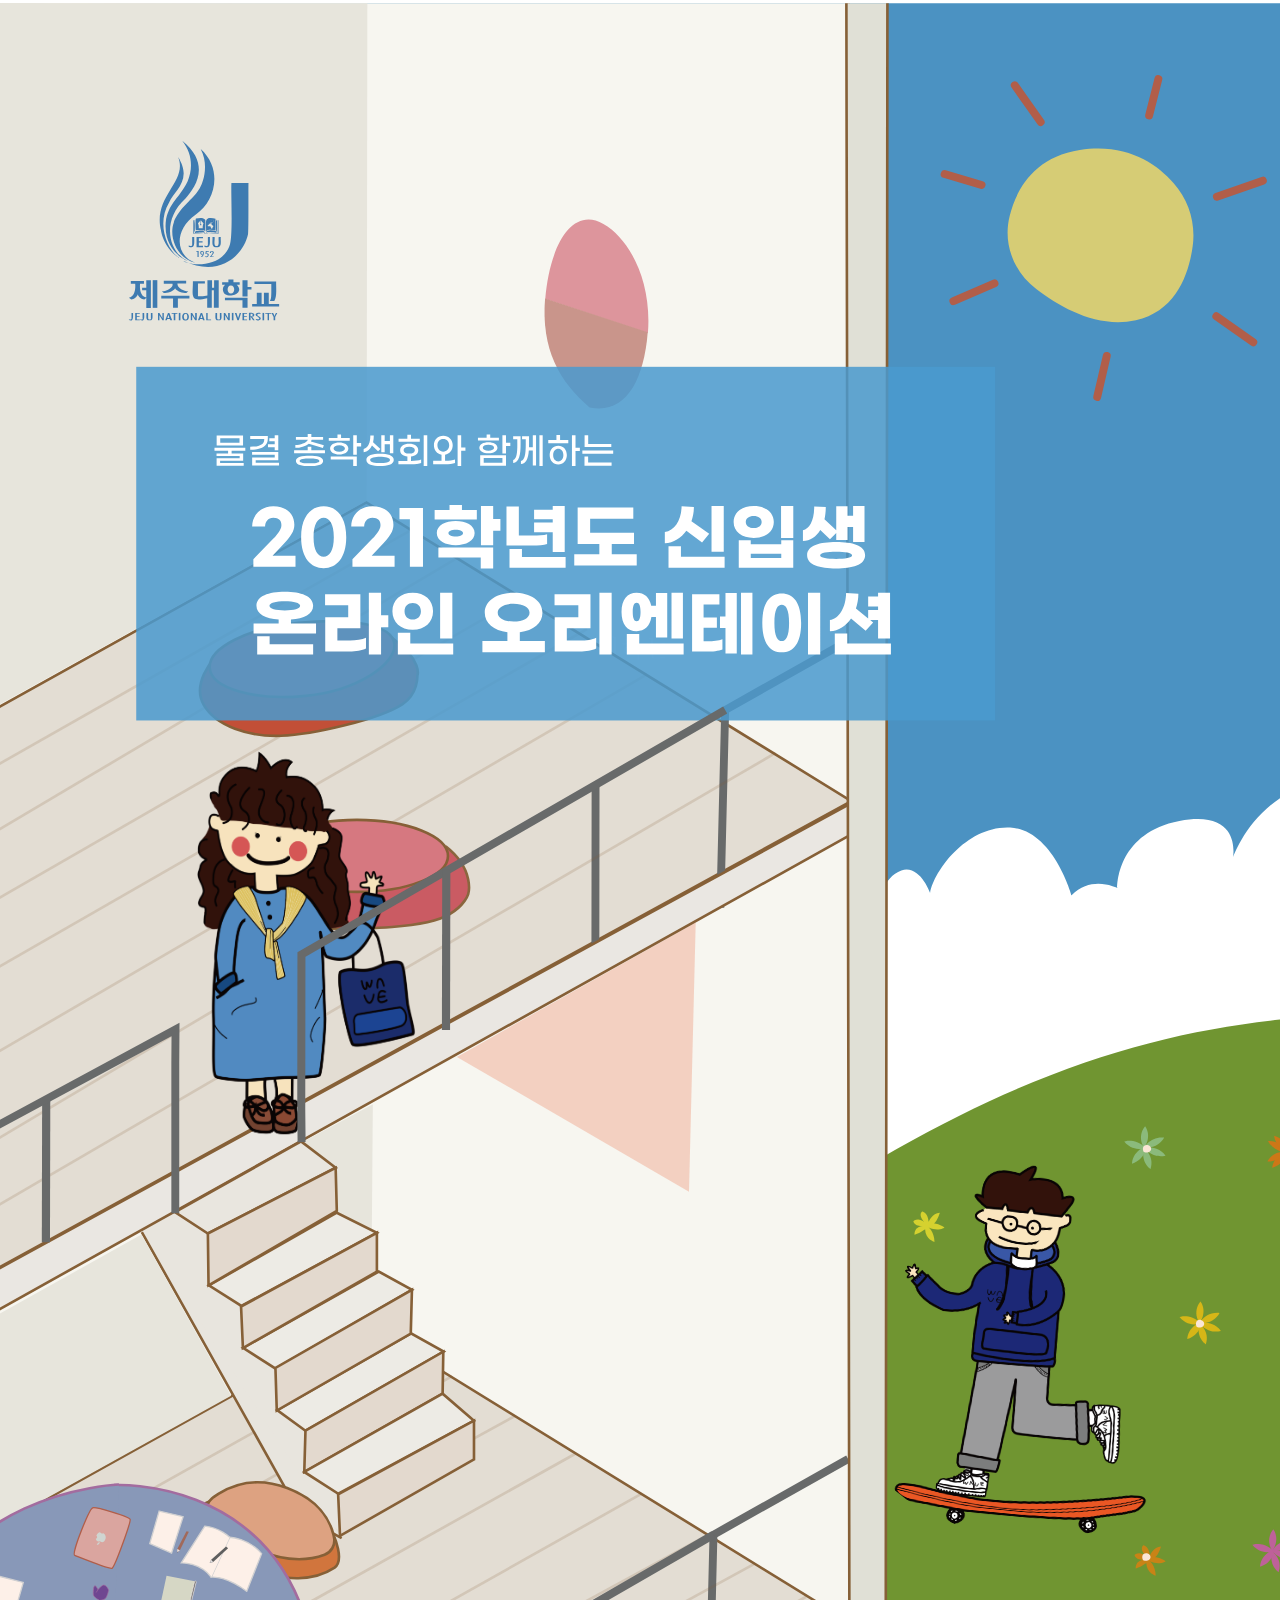
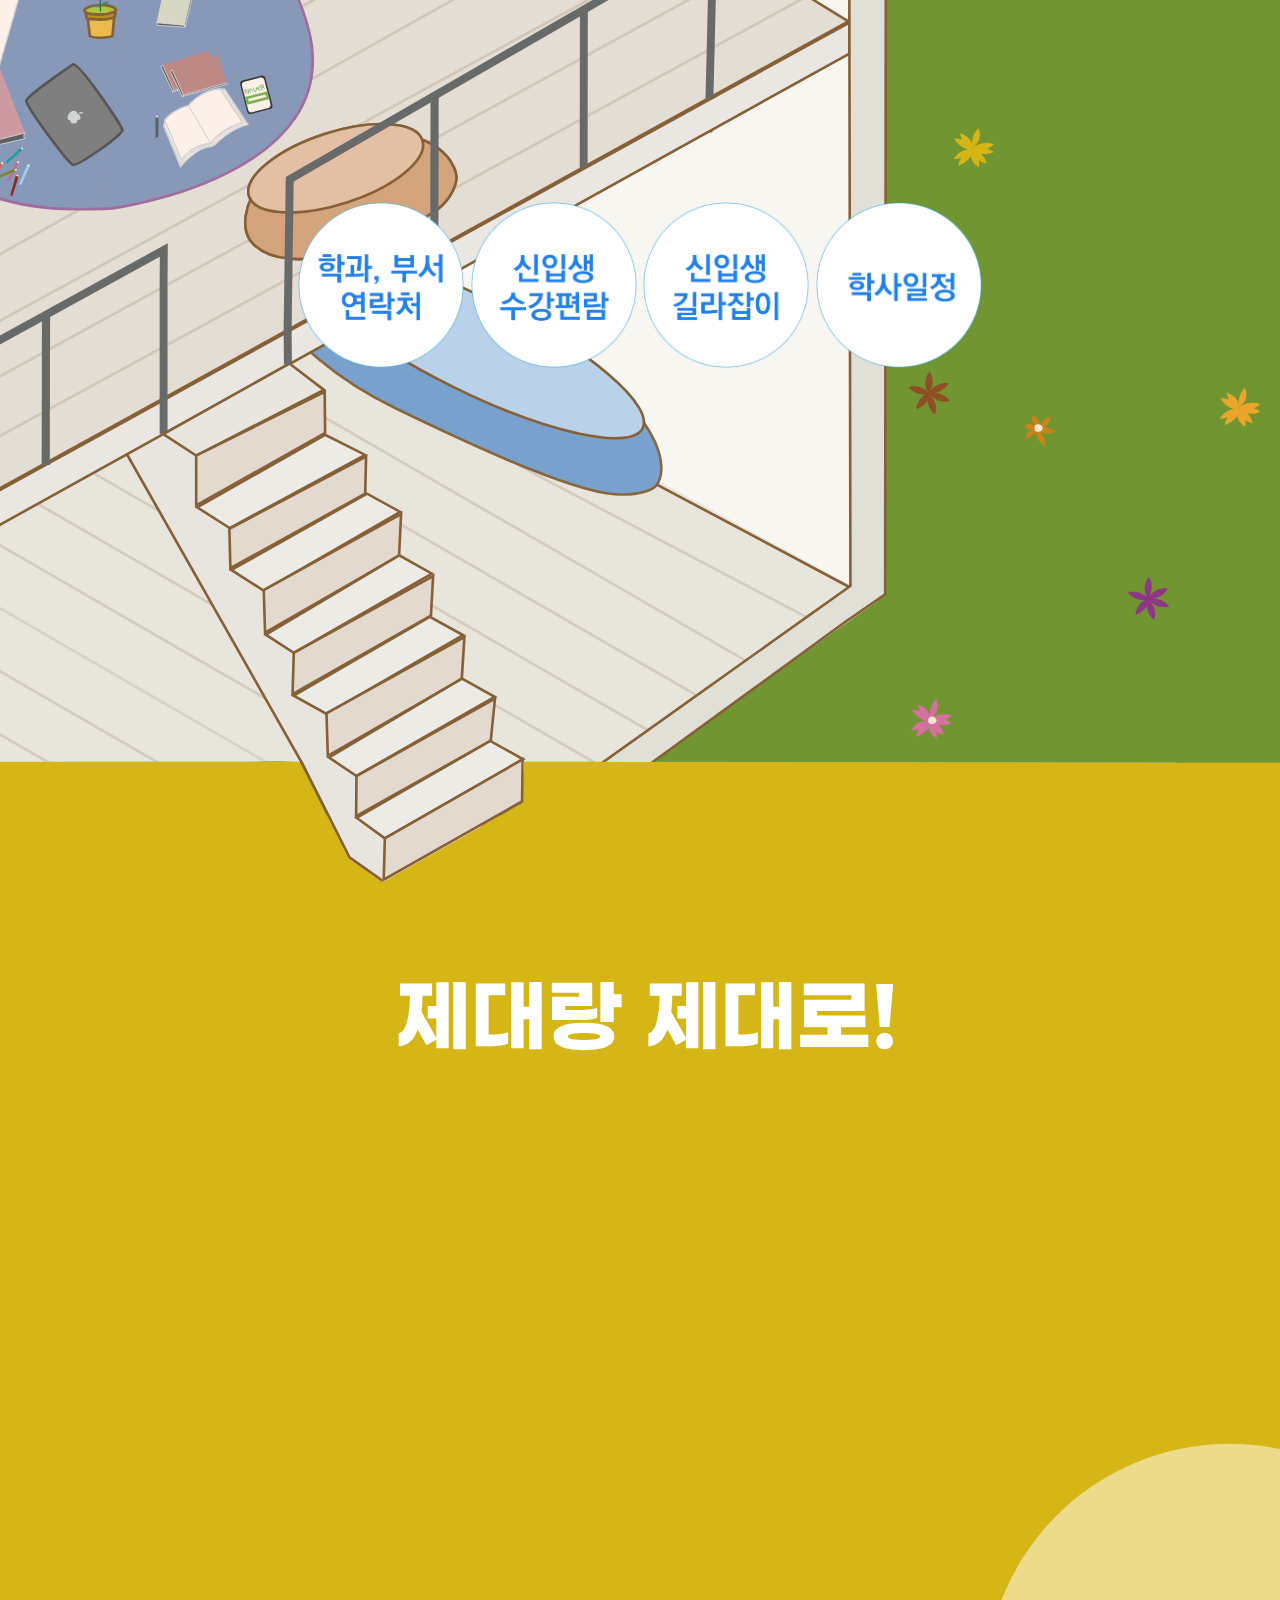
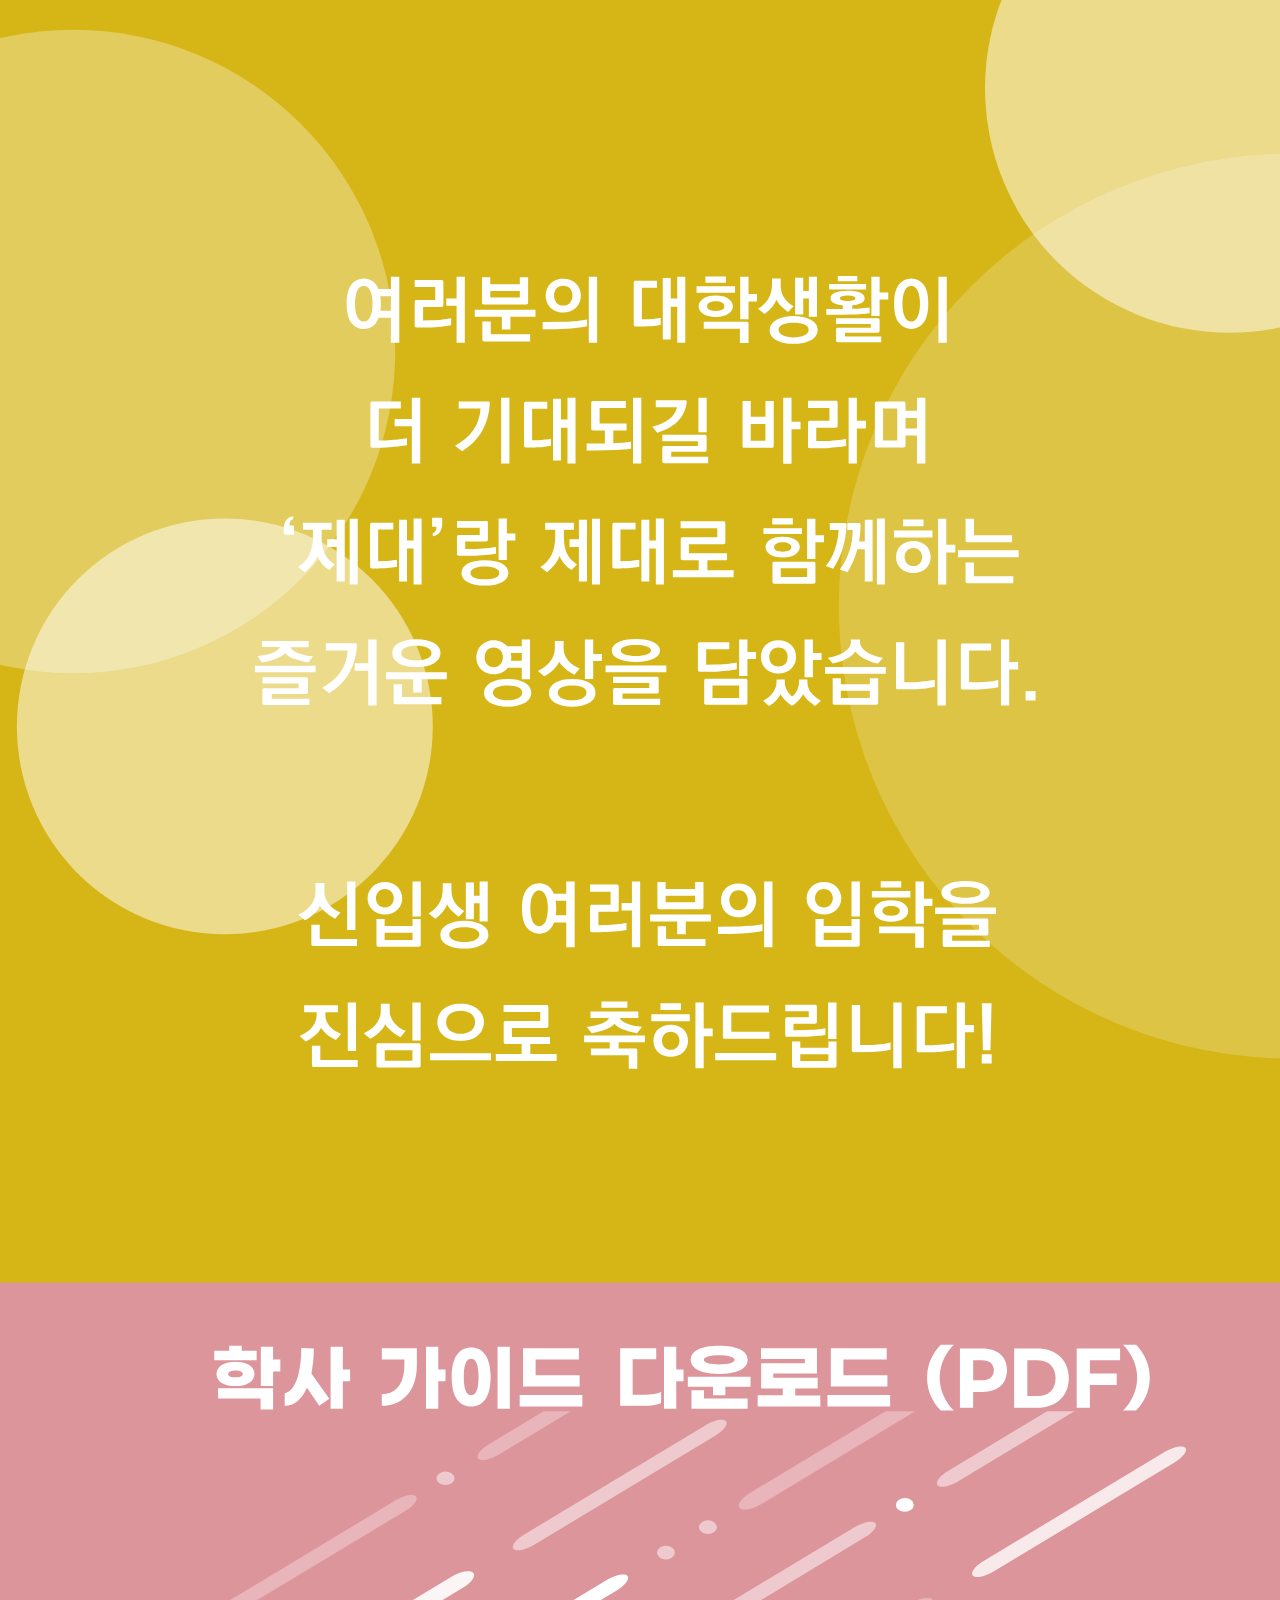
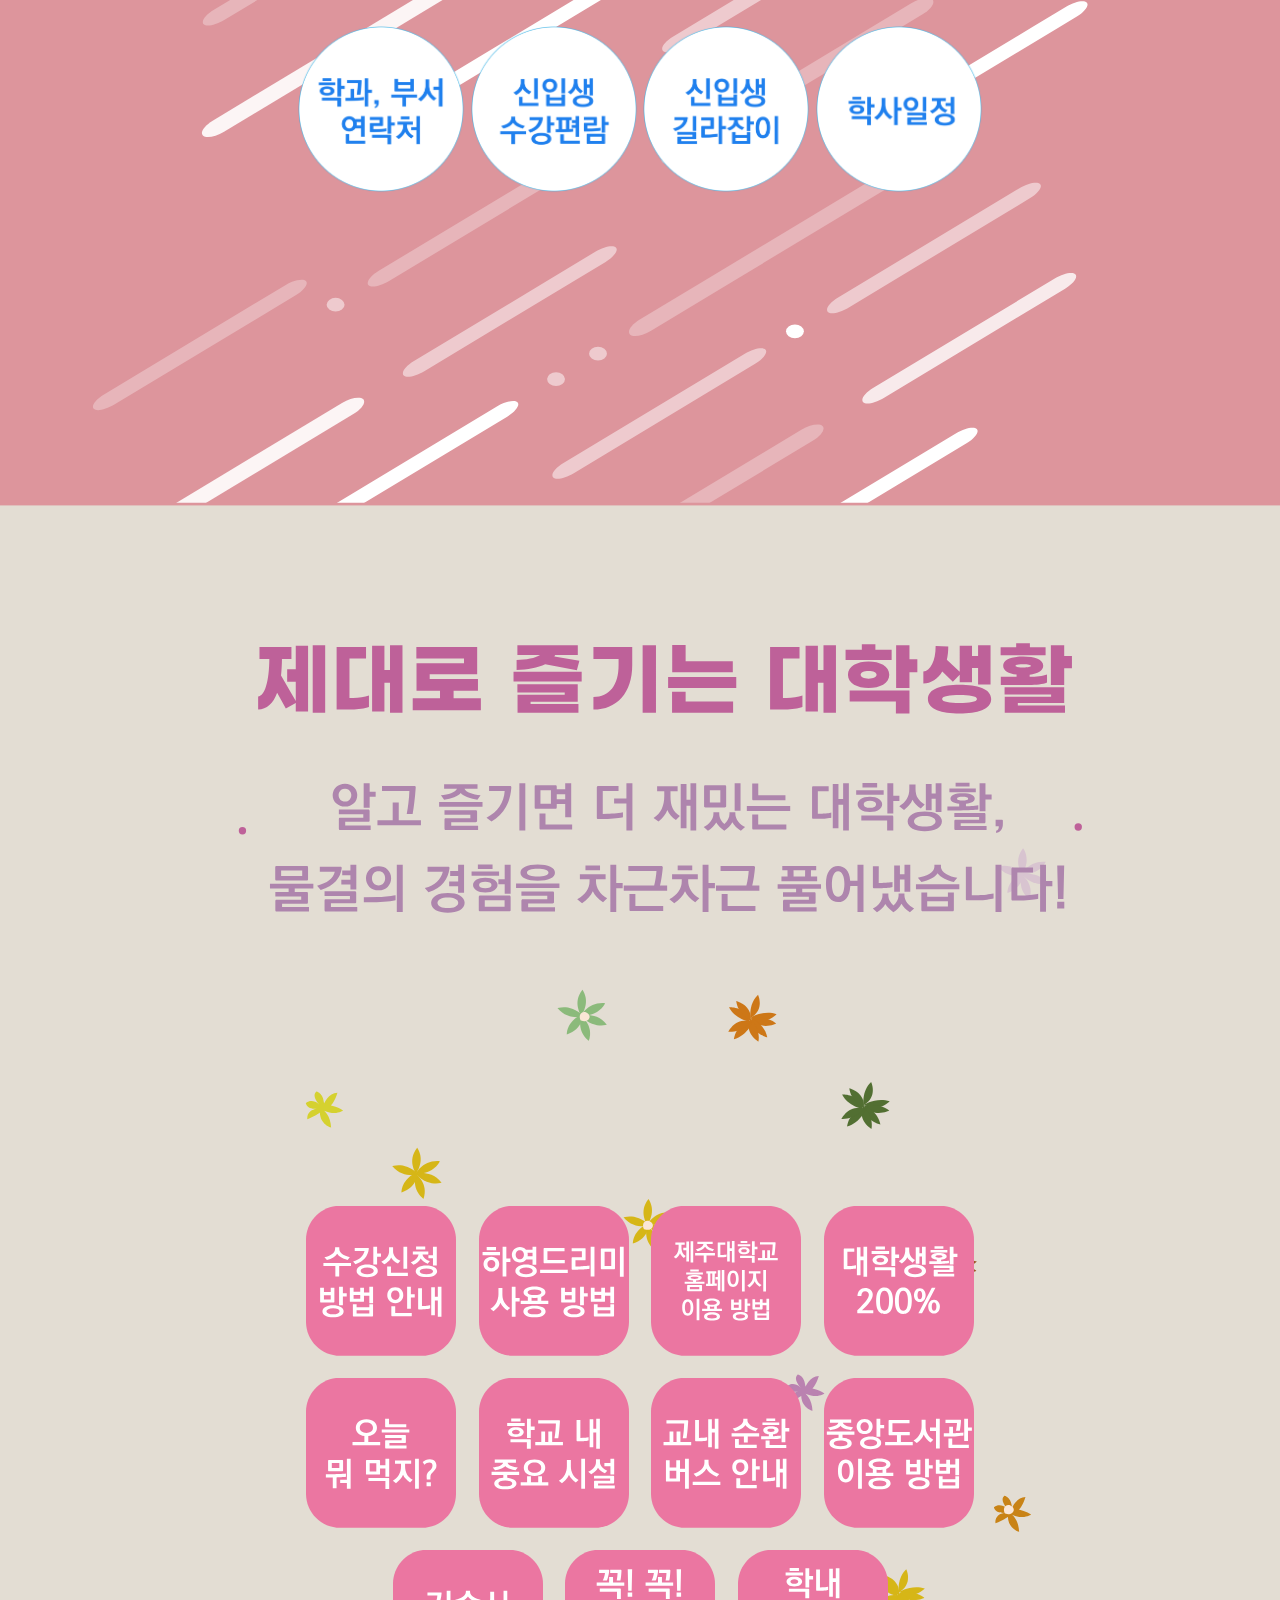
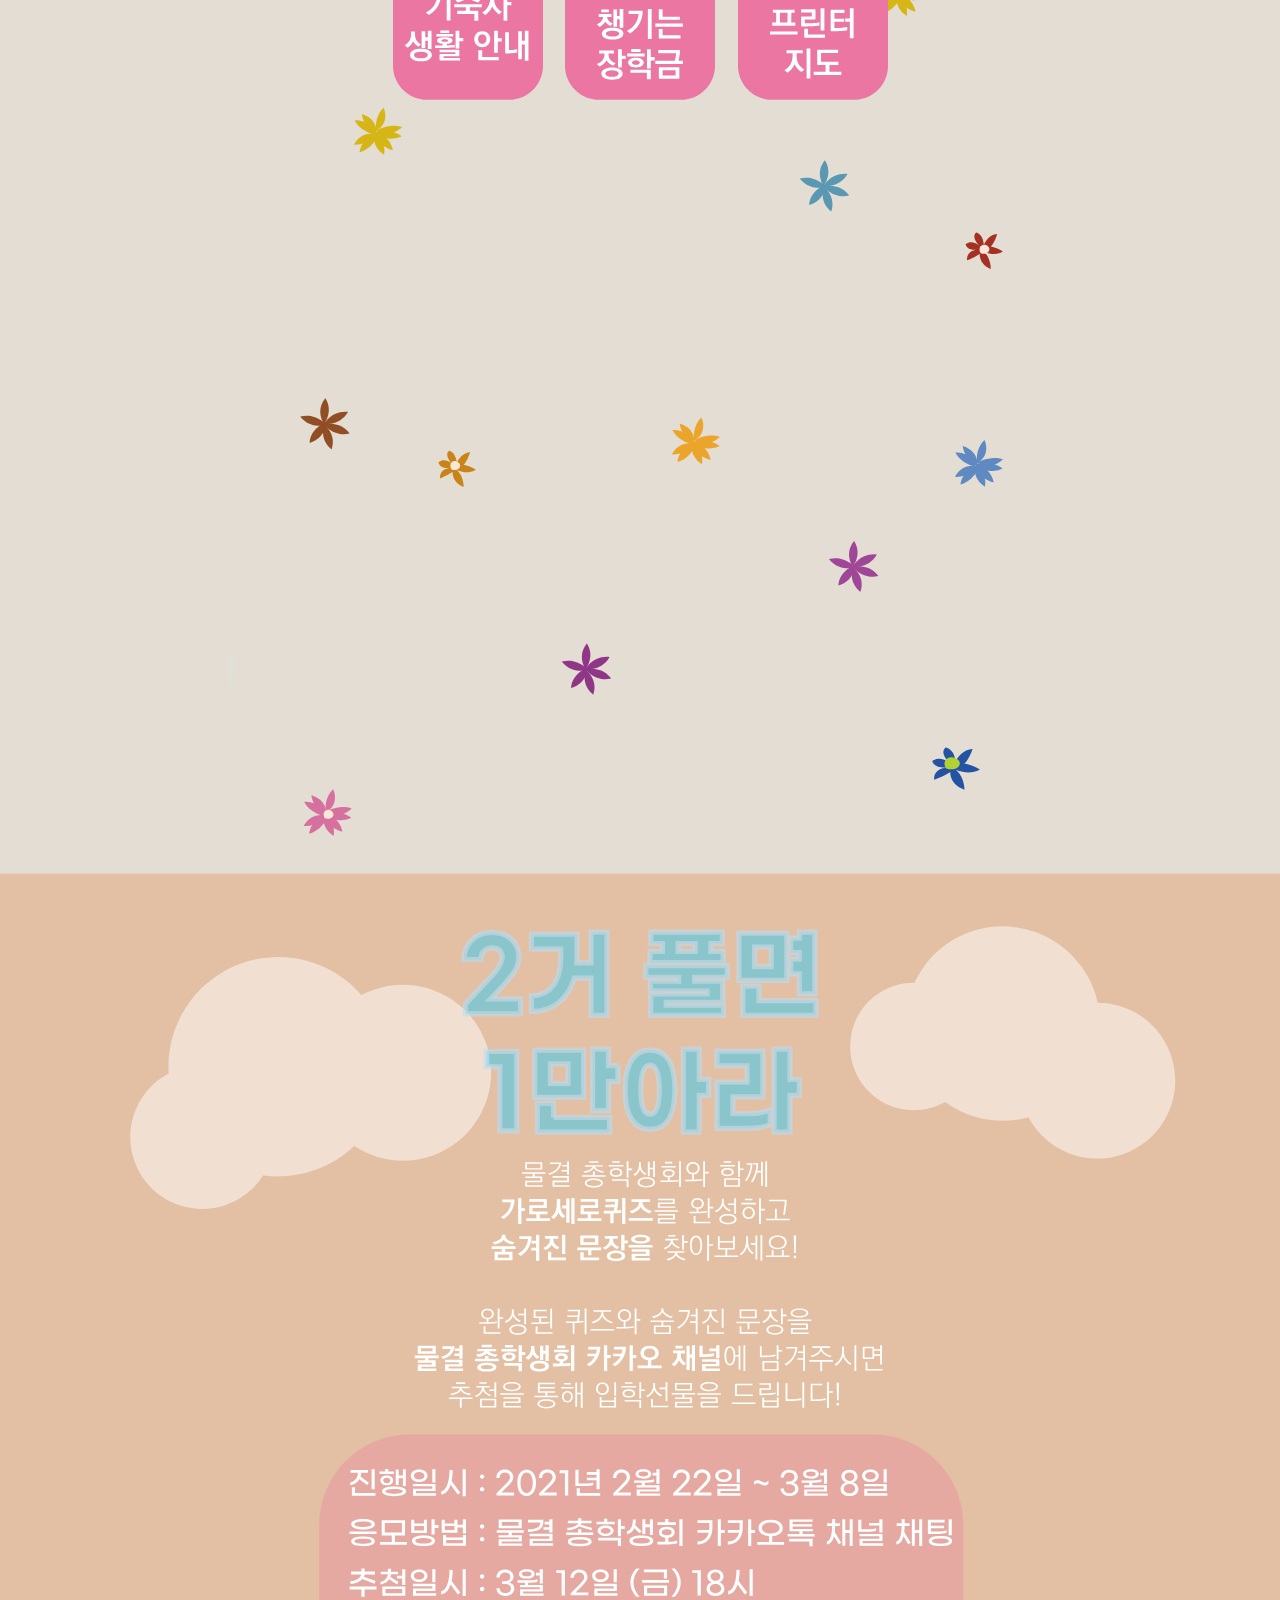
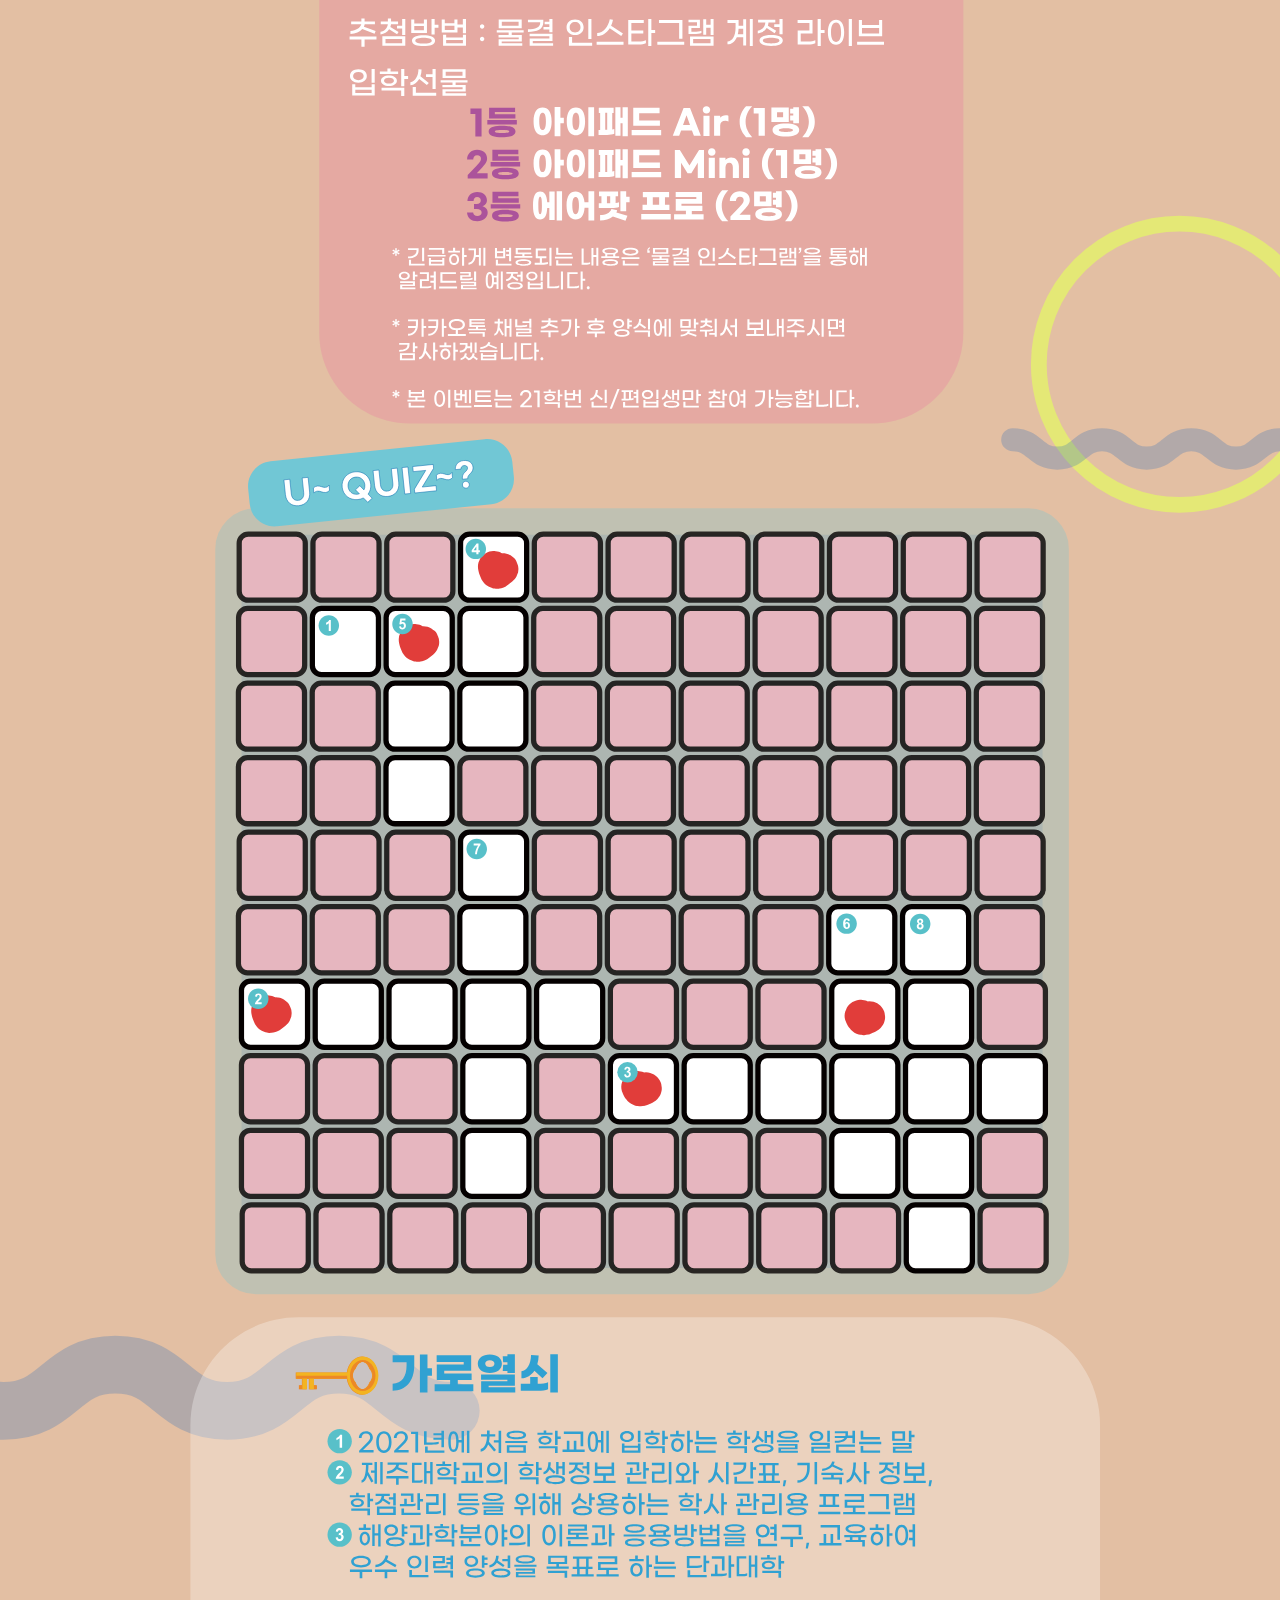
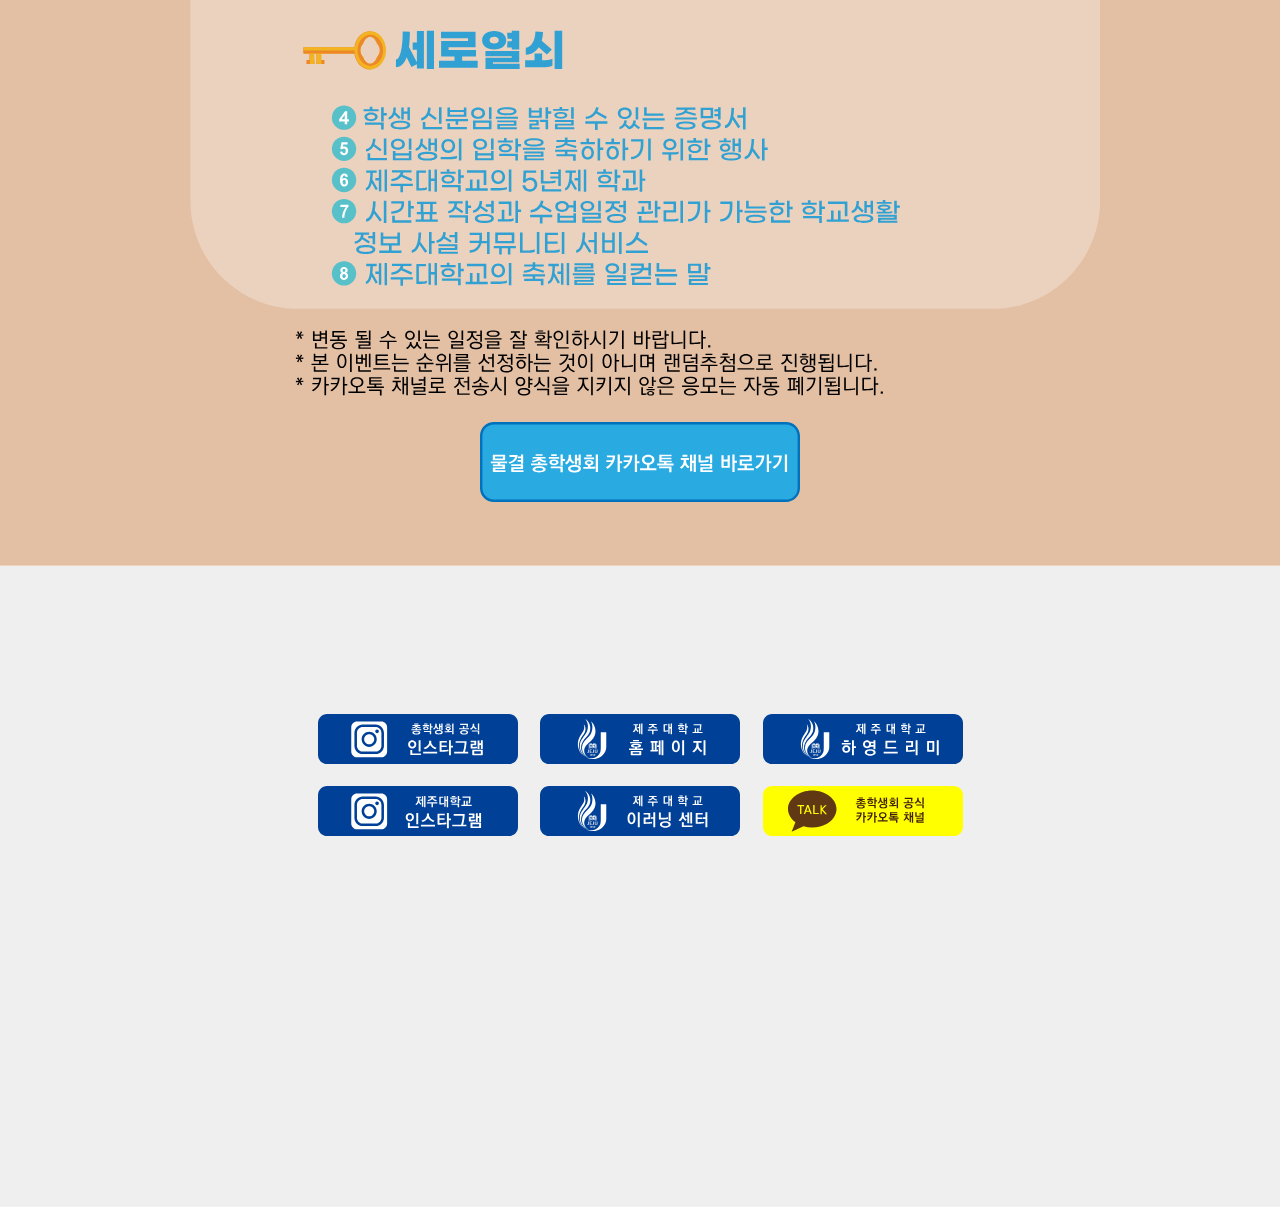
==== commit 03327d63: "done" ====
--- a/index.html
+++ b/index.html
@@ -28,29 +28,42 @@
     </div>
     <div id="sec2">
         <div class="sec2padding">
-            <span><a href="./info/1.html"><img class="sec2Btn" src="img/sec2-1.png" alt=""></a></span>
-            <span><a href="./info/2.html"><img class="sec2Btn" src="img/sec2-2.png" alt=""></a></span>
-            <span><a href="./info/3.html"><img class="sec2Btn" src="img/sec2-3.png" alt=""></a></span>
-            <span><a href="./info/4.html"><img class="sec2Btn" src="img/sec2-4.png" alt=""></a></span>
+            <span><a href="./info/1.html"><img class="sec2Btn" src="./info/infoImg/banner/banner-1.svg" alt=""></a></span>
+            <span><a href="./info/2.html"><img class="sec2Btn" src="./info/infoImg/banner/banner-2.svg" alt=""></a></span>
+            <span><a href="./info/3.html"><img class="sec2Btn" src="./info/infoImg/banner/banner-3.svg" alt=""></a></span>
+            <span><a href="./info/4.html"><img class="sec2Btn" src="./info/infoImg/banner/banner-4.svg" alt=""></a></span>
         </div>
         <div>
-            <span><a href="./info/5.html"><img class="sec2Btn" src="img/sec2-1.png" alt=""></a></span>
-            <span><a href="./info/6.html"><img class="sec2Btn" src="img/sec2-2.png" alt=""></a></span>
-            <span><a href="./info/7.html"><img class="sec2Btn" src="img/sec2-3.png" alt=""></a></span>
-            <span><a href="./info/8.html"><img class="sec2Btn" src="img/sec2-4.png" alt=""></a></span>
+            <span><a href="./info/5.html"><img class="sec2Btn" src="./info/infoImg/banner/banner-5.svg" alt=""></a></span>
+            <span><a href="./info/6.html"><img class="sec2Btn" src="./info/infoImg/banner/banner-6.svg" alt=""></a></span>
+            <span><a href="./info/7.html"><img class="sec2Btn" src="./info/infoImg/banner/banner-7.svg" alt=""></a></span>
+            <span><a href="./info/8.html"><img class="sec2Btn" src="./info/infoImg/banner/banner-8.svg" alt=""></a></span>
         </div>
         <div>
-            <span><a href="./info/9.html"><img class="sec2Btn" src="img/sec2-1.png" alt=""></a></span>
-            <span><a href="./info/10.html"><img class="sec2Btn" src="img/sec2-2.png" alt=""></a></span>
-            <span><a href="./info/11.html"><img class="sec2Btn" src="img/sec2-3.png" alt=""></a></span>
+            <span><a href="./info/9.html"><img class="sec2Btn" src="./info/infoImg/banner/banner-9.svg" alt=""></a></span>
+            <span><a href="./info/10.html"><img class="sec2Btn" src="./info/infoImg/banner/banner-10.svg" alt=""></a></span>
+            <span><a href="./info/11.html"><img class="sec2Btn" src="./info/infoImg/banner/banner-11.svg" alt=""></a></span>
         </div>
     </div>
 
-    <!-- <div id="sec3">
+    <div id="sec3">
         <div class="sec3padding">
-            <span><a href=""><img class="sec3Btn" src="img/sec2-1.png" alt=""></a></span>
+            <span><a href="http://pf.kakao.com/_fjuxiK/chat"><img class="sec3Btn" src="./img/kakao banner.svg" alt=""></a></span>
         </div>
-    </div> -->
+    </div>
+
+    <div id="sec4">
+        <div class="sec4padding">
+            <span><a href="https://instagram.com/wave_2021"><img class="sec4Btn" src="./img/service/site banner_1.svg" alt=""></a></span>
+            <span><a href="http://www.jejunu.ac.kr/main"><img class="sec4Btn" src="./img/service/site banner_2.svg" alt=""></a></span>
+            <span><a href="https://dreamy.jejunu.ac.kr/frame/index.do"><img class="sec4Btn" src="./img/service/site banner_3.svg" alt=""></a></span>
+        </div>
+        <div>
+            <span><a href="https://instagram.com/jeju_nu"><img class="sec4Btn" src="./img/service/site banner_4.svg" alt=""></a></span>
+            <span><a href="http://elearning.jejunu.ac.kr/"><img class="sec4Btn" src="./img/service/site banner_5.svg" alt=""></a></span>
+            <span><a href="http://pf.kakao.com/_fjuxiK"><img class="sec4Btn" src="./img/service/site banner_6.svg" alt=""></a></span>
+        </div>
+    </div>
 </body>
 
 </html>--- a/style.css
+++ b/style.css
@@ -8,23 +8,23 @@
 body {
     text-align: center;
     height: 900rem;
-    background-image: url(./img/final_plz.svg);
+    background-image: url(./img/final_plz_1.svg);
     background-repeat: no-repeat;
     background-position: center;
     background-size: cover;
 }
 
 .navi{
-    margin-top: 170rem;
+    margin-top: 180rem;
 }
 
 .naviBtn{
-    width: 20rem;
-    height: 20rem;
+    width: 17rem;
+    height: 17rem;
 }
 
 .video{
-    margin-top: 80rem;
+    margin-top: 85rem;
 }
 
 .video-content{
@@ -33,7 +33,7 @@
 }
 
 #sec1{
-    margin-top: 130rem;
+    margin-top: 110rem;
 }
 
 .sec1padding{
@@ -41,15 +41,15 @@
 }
 
 .sec1Btn{
-    width: 20rem;
-    height: 20rem;
+    width: 17rem;
+    height: 17rem;
 }
 
 
 
 
 #sec2{
-    margin-top: 210rem;
+    margin-top: 30rem;
 }
 
 .sec2padding{
@@ -57,13 +57,17 @@
 }
 
 .sec2Btn{
-    width: 20rem;
-    height: 20rem;
+    margin-left: 1rem;
+    margin-right: 1rem;
+    margin-top: 1rem;
+    margin-bottom: 1rem;
+    width: 15rem;
+    height: 15rem;
 }
 
 
 #sec3{
-    margin-top: 270rem;
+    margin-top: 291rem;
 }
 
 .sec3padding{
@@ -71,8 +75,25 @@
 }
 
 .sec3Btn{
-    width: 60rem;
-    height: 60rem;
+    width: 32rem;
+    height: 8rem;
+}
+
+#sec4{
+    margin-top: 10rem;
+}
+
+.sec4padding{
+    padding-top: 10rem;
+}
+
+.sec4Btn{
+    margin-left: 1rem;
+    margin-right: 1rem;
+    margin-top: 1rem;
+    margin-bottom: 1rem;
+    width: 20rem;
+    height: 5rem;
 }
 
 
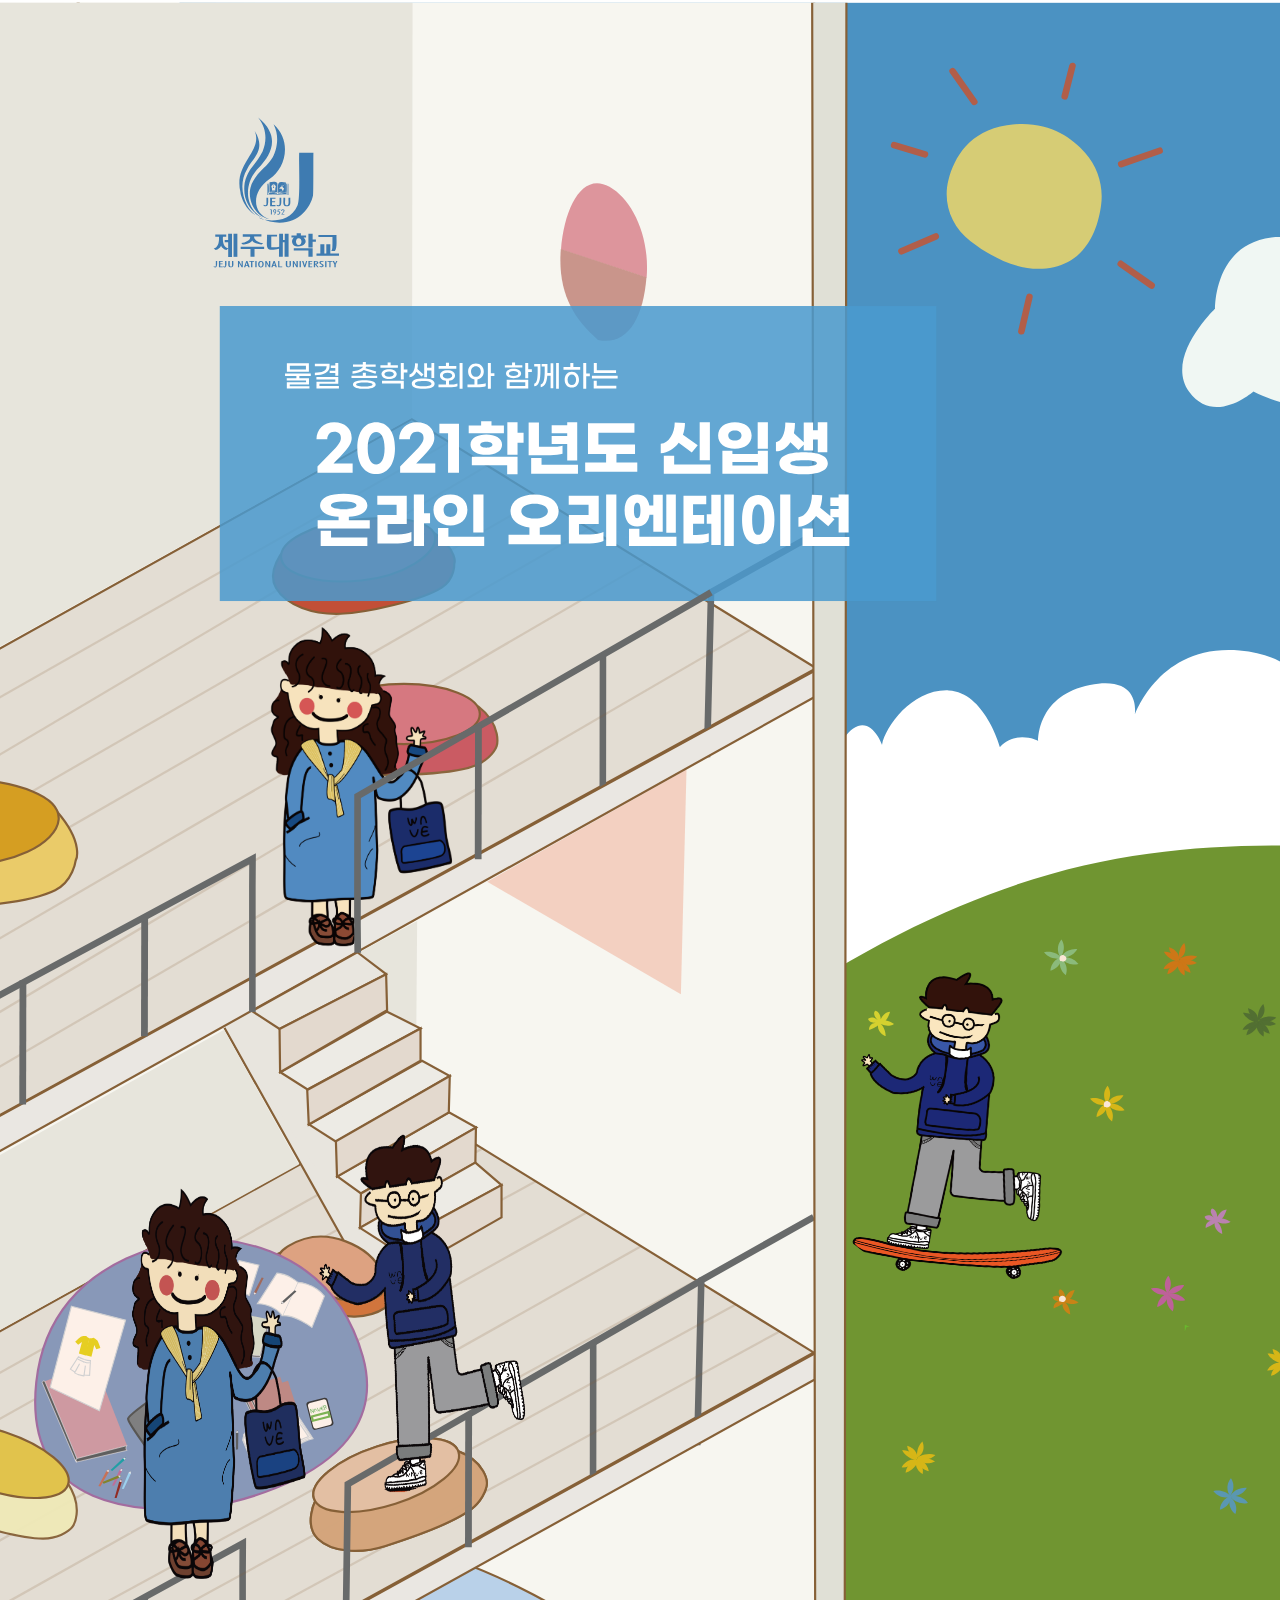
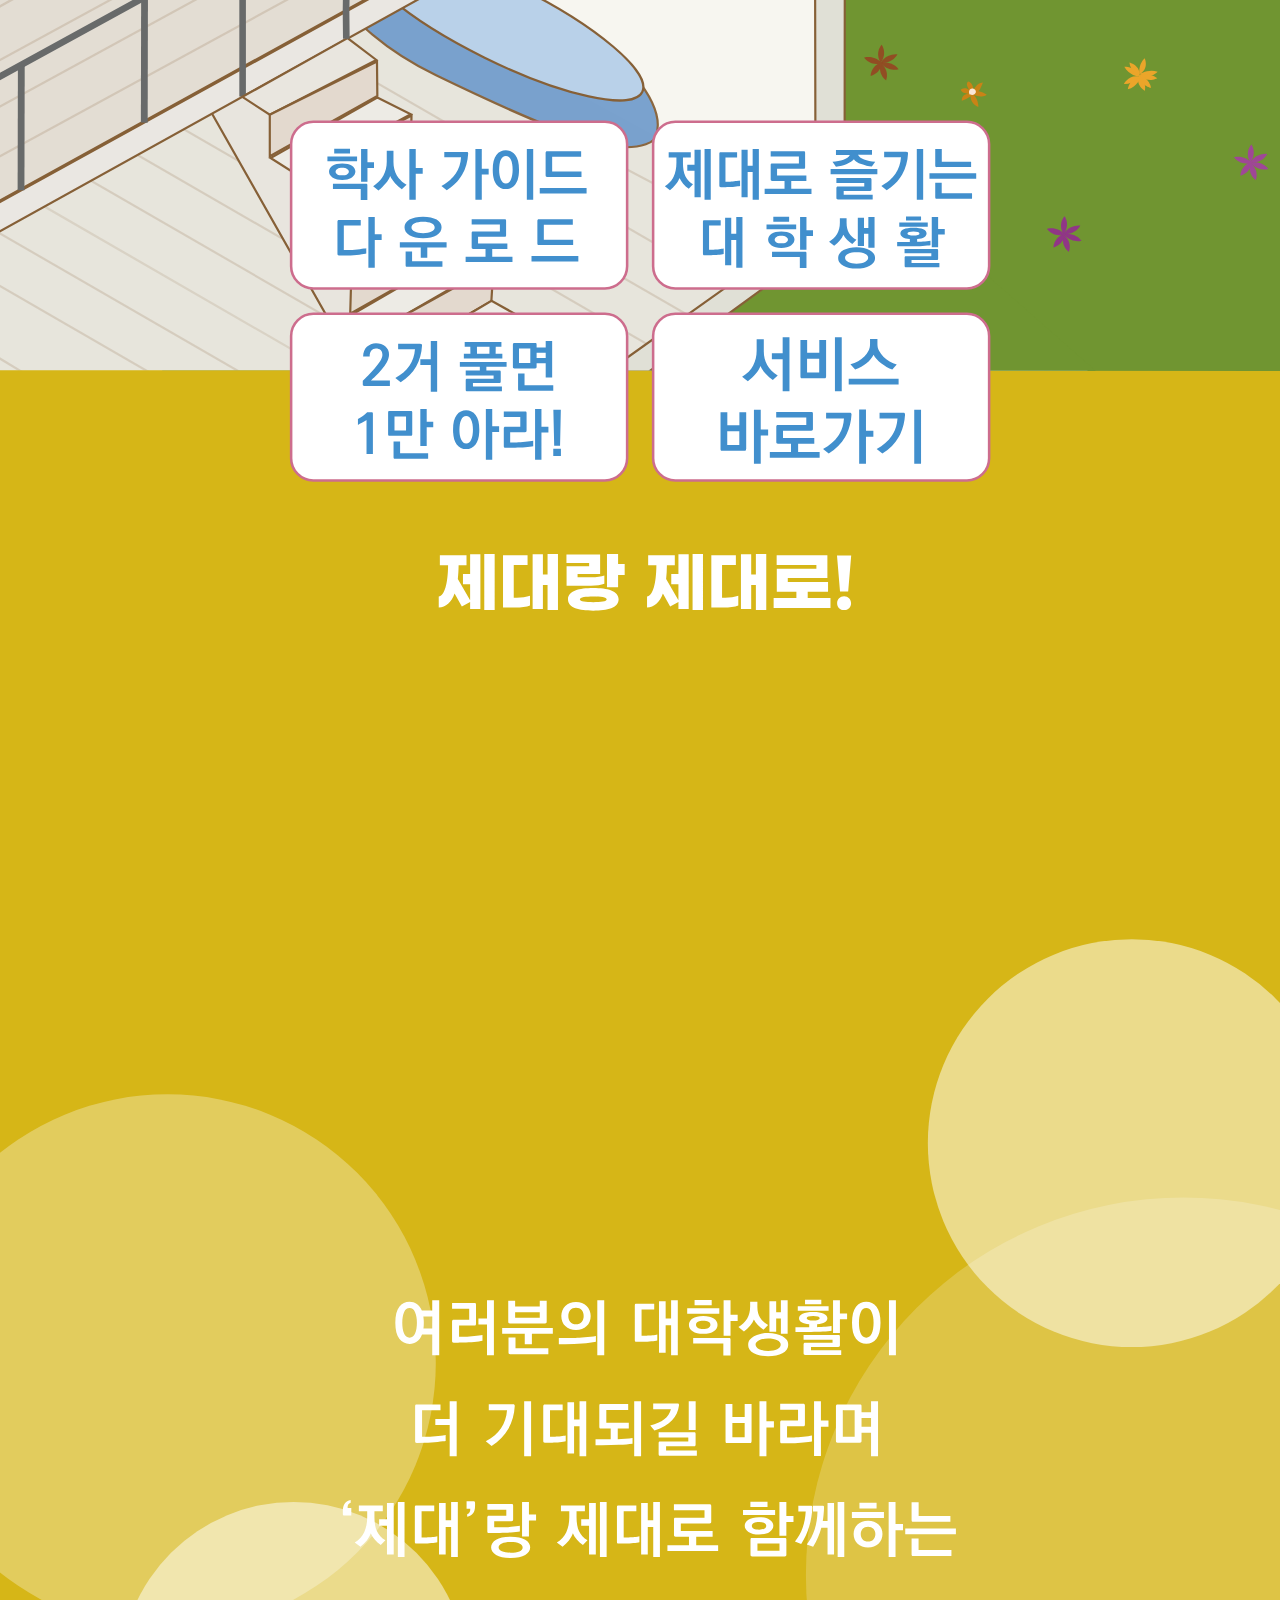
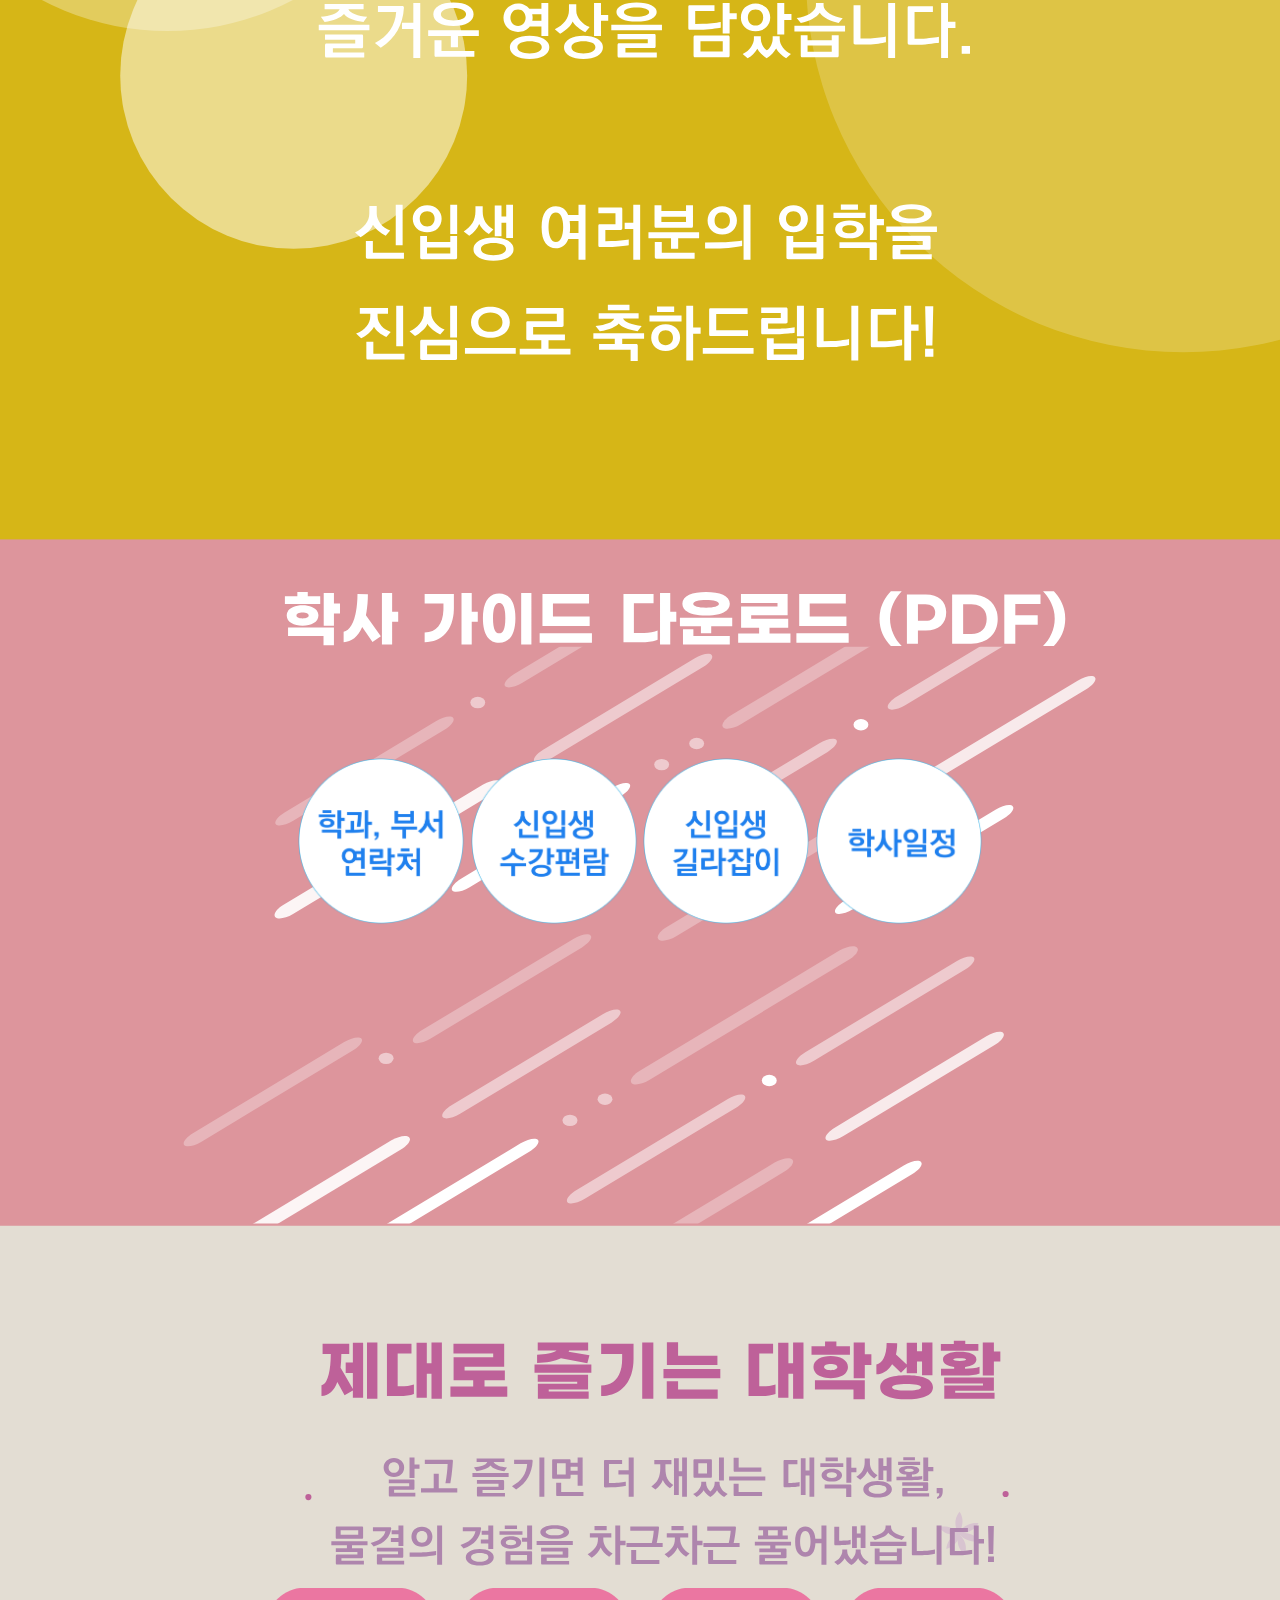
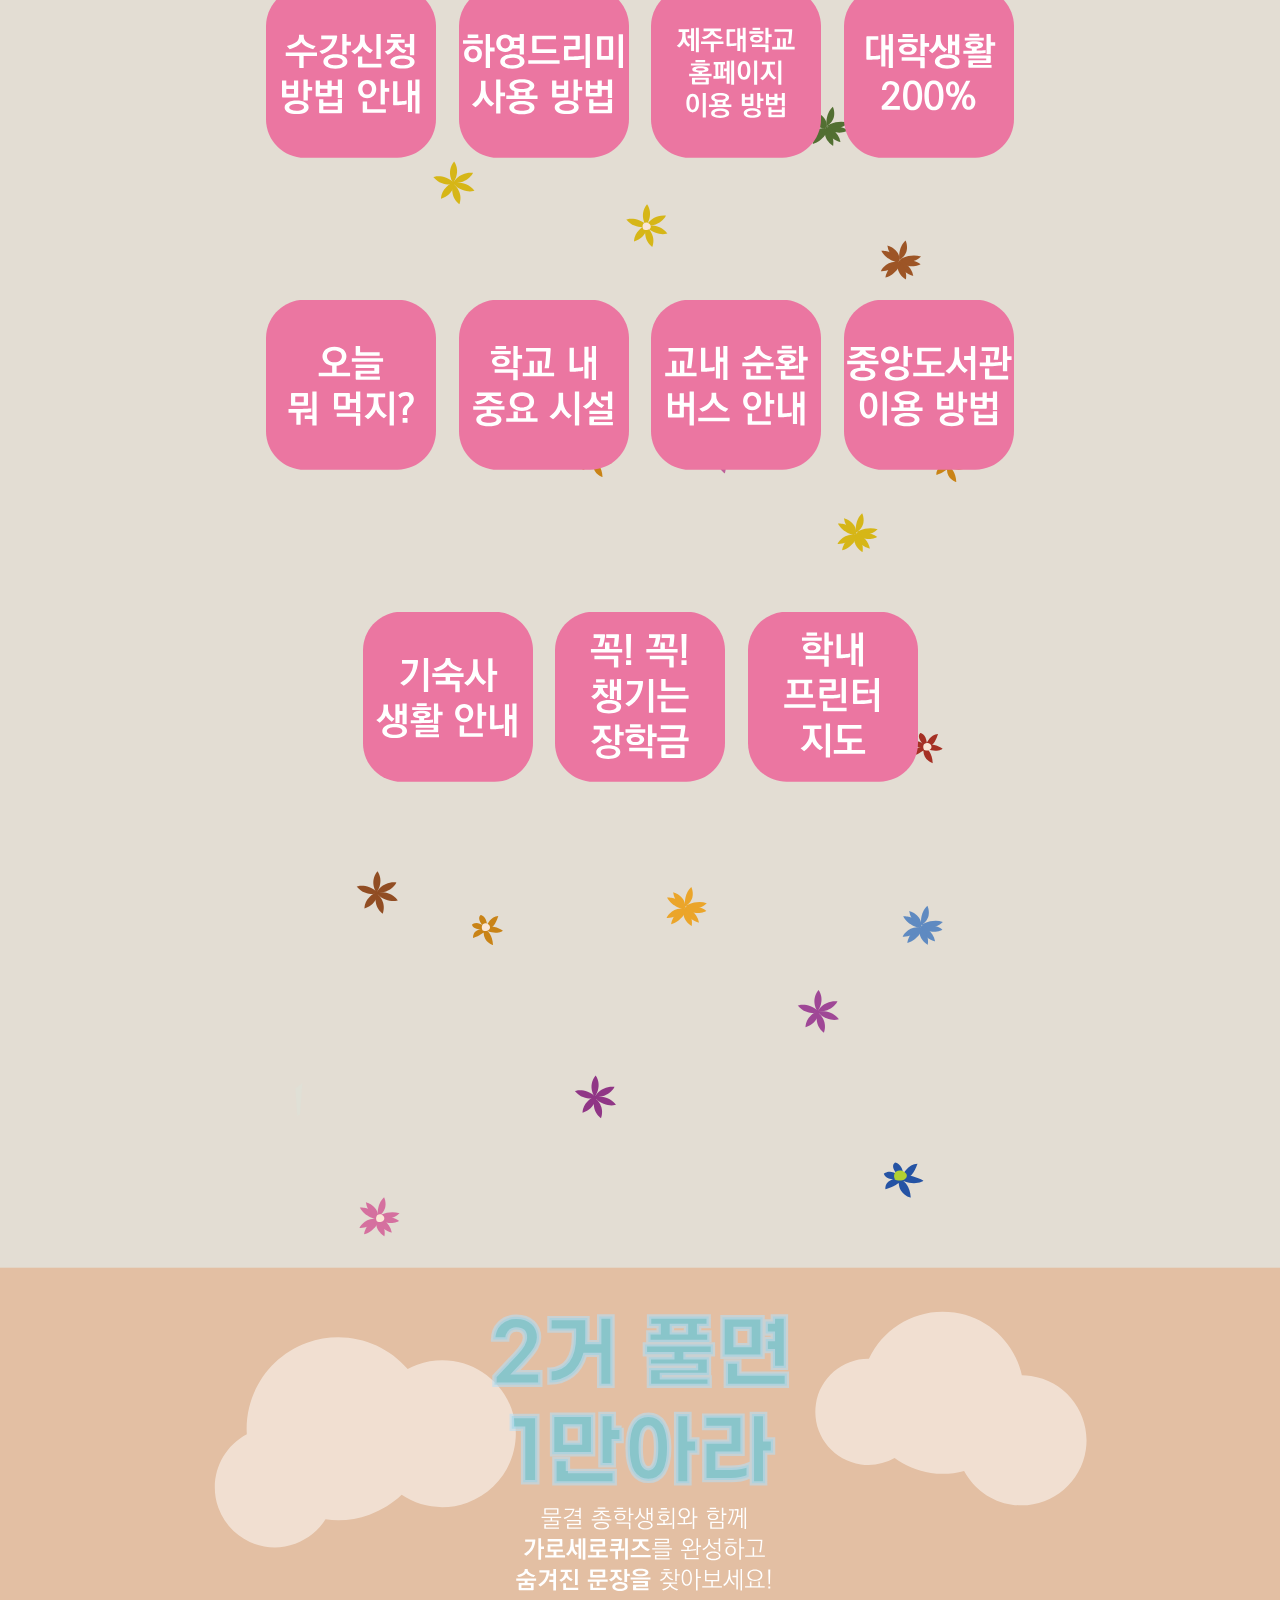
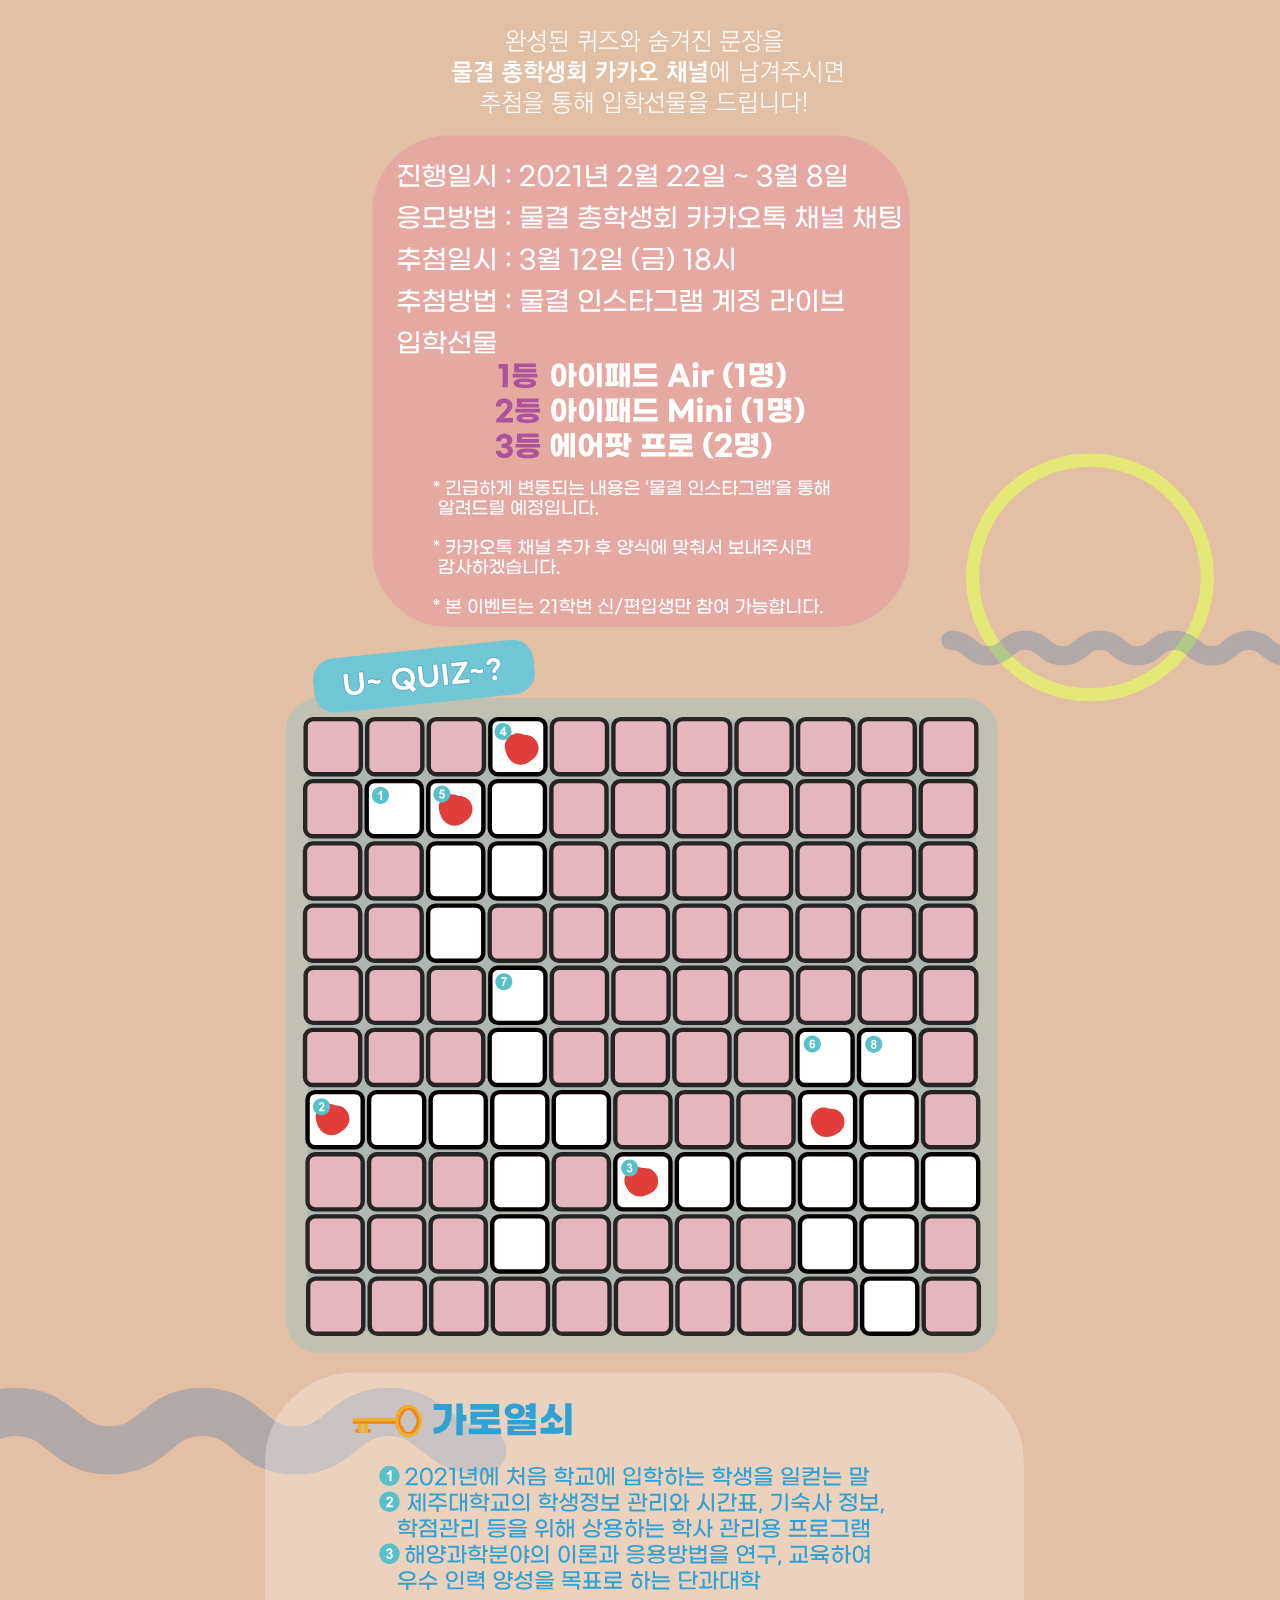
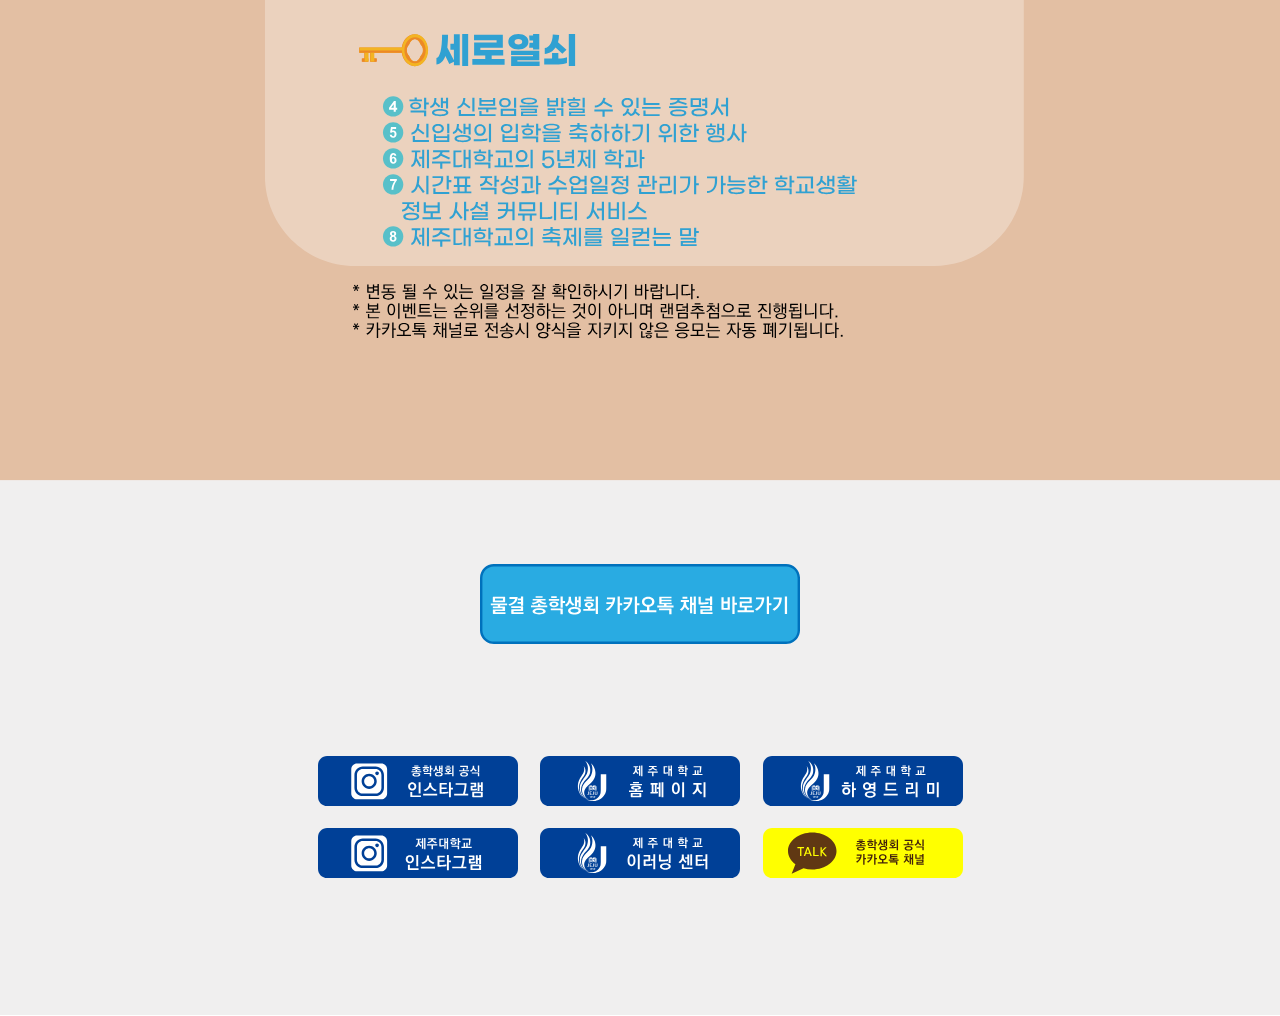
==== commit bec5e0f3: "done" ====
--- a/index.html
+++ b/index.html
@@ -9,14 +9,22 @@
 </head>
 
 <body>
+    <div><img class="girl" src="./img/children-1.png" alt=""></div>
+    <!-- <div><img class="boy" src="./img/boy.png" alt=""></div> -->
     <div class="navi">
-        <span><a href="#sec1"><img class="naviBtn" src="img/sec2-1.png" alt=""></a></span>
-        <span><a href="#sec2"><img class="naviBtn" src="img/sec2-2.png" alt=""></a></span>
-        <span><a href="#sec3"><img class="naviBtn" src="img/sec2-3.png" alt=""></a></span>
-        <span><a href=""><img class="naviBtn" src="img/sec2-4.png" alt=""></a></span>
+        <div>
+            <span><a href="#sec1"><img class="naviBtn" src="img/main banner-2.svg" alt=""></a></span>
+            <span><a href="#sec2"><img class="naviBtn" src="img/main banner-3.svg" alt=""></a></span>
+        </div>
+        <div>
+            <span><a href="#sec3"><img class="naviBtn" src="img/main banner-4.svg" alt=""></a></span>
+            <span><a href="#sec4"><img class="naviBtn" src="img/main banner-1-1.svg" alt=""></a></span>
+        </div>
     </div>
     <div class="video">
-        <iframe class="video-content" src="https://www.youtube.com/embed/QNIfIbi2ygc" frameborder="0" allow="accelerometer; autoplay; clipboard-write; encrypted-media; gyroscope; picture-in-picture" allowfullscreen></iframe>
+        <iframe class="video-content" src="https://www.youtube.com/embed/QNIfIbi2ygc" frameborder="0"
+            allow="accelerometer; autoplay; clipboard-write; encrypted-media; gyroscope; picture-in-picture"
+            allowfullscreen></iframe>
     </div>
     <div id="sec1">
         <div class="sec1padding">
@@ -28,40 +36,58 @@
     </div>
     <div id="sec2">
         <div class="sec2padding">
-            <span><a href="./info/1.html"><img class="sec2Btn" src="./info/infoImg/banner/banner-1.svg" alt=""></a></span>
-            <span><a href="./info/2.html"><img class="sec2Btn" src="./info/infoImg/banner/banner-2.svg" alt=""></a></span>
-            <span><a href="./info/3.html"><img class="sec2Btn" src="./info/infoImg/banner/banner-3.svg" alt=""></a></span>
-            <span><a href="./info/4.html"><img class="sec2Btn" src="./info/infoImg/banner/banner-4.svg" alt=""></a></span>
+            <span><a href="./info/1.html"><img class="sec2Btn" src="./info/infoImg/banner/banner-1.svg"
+                        alt=""></a></span>
+            <span><a href="./info/2.html"><img class="sec2Btn" src="./info/infoImg/banner/banner-2.svg"
+                        alt=""></a></span>
+            <span><a href="./info/3.html"><img class="sec2Btn" src="./info/infoImg/banner/banner-3.svg"
+                        alt=""></a></span>
+            <span><a href="./info/4.html"><img class="sec2Btn" src="./info/infoImg/banner/banner-4.svg"
+                        alt=""></a></span>
         </div>
         <div>
-            <span><a href="./info/5.html"><img class="sec2Btn" src="./info/infoImg/banner/banner-5.svg" alt=""></a></span>
-            <span><a href="./info/6.html"><img class="sec2Btn" src="./info/infoImg/banner/banner-6.svg" alt=""></a></span>
-            <span><a href="./info/7.html"><img class="sec2Btn" src="./info/infoImg/banner/banner-7.svg" alt=""></a></span>
-            <span><a href="./info/8.html"><img class="sec2Btn" src="./info/infoImg/banner/banner-8.svg" alt=""></a></span>
+            <span><a href="./info/5.html"><img class="sec2Btn" src="./info/infoImg/banner/banner-5.svg"
+                        alt=""></a></span>
+            <span><a href="./info/6.html"><img class="sec2Btn" src="./info/infoImg/banner/banner-6.svg"
+                        alt=""></a></span>
+            <span><a href="./info/7.html"><img class="sec2Btn" src="./info/infoImg/banner/banner-7.svg"
+                        alt=""></a></span>
+            <span><a href="./info/8.html"><img class="sec2Btn" src="./info/infoImg/banner/banner-8.svg"
+                        alt=""></a></span>
         </div>
         <div>
-            <span><a href="./info/9.html"><img class="sec2Btn" src="./info/infoImg/banner/banner-9.svg" alt=""></a></span>
-            <span><a href="./info/10.html"><img class="sec2Btn" src="./info/infoImg/banner/banner-10.svg" alt=""></a></span>
-            <span><a href="./info/11.html"><img class="sec2Btn" src="./info/infoImg/banner/banner-11.svg" alt=""></a></span>
+            <span><a href="./info/9.html"><img class="sec2Btn" src="./info/infoImg/banner/banner-9.svg"
+                        alt=""></a></span>
+            <span><a href="./info/10.html"><img class="sec2Btn" src="./info/infoImg/banner/banner-10.svg"
+                        alt=""></a></span>
+            <span><a href="./info/11.html"><img class="sec2Btn" src="./info/infoImg/banner/banner-11.svg"
+                        alt=""></a></span>
         </div>
     </div>
 
     <div id="sec3">
         <div class="sec3padding">
-            <span><a href="http://pf.kakao.com/_fjuxiK/chat"><img class="sec3Btn" src="./img/kakao banner.svg" alt=""></a></span>
+            <span><a href="http://pf.kakao.com/_fjuxiK/chat"><img class="sec3Btn" src="./img/kakao banner.svg"
+                        alt=""></a></span>
         </div>
     </div>
 
     <div id="sec4">
         <div class="sec4padding">
-            <span><a href="https://instagram.com/wave_2021"><img class="sec4Btn" src="./img/service/site banner_1.svg" alt=""></a></span>
-            <span><a href="http://www.jejunu.ac.kr/main"><img class="sec4Btn" src="./img/service/site banner_2.svg" alt=""></a></span>
-            <span><a href="https://dreamy.jejunu.ac.kr/frame/index.do"><img class="sec4Btn" src="./img/service/site banner_3.svg" alt=""></a></span>
+            <span><a href="https://instagram.com/wave_2021"><img class="sec4Btn" src="./img/service/site banner_1.svg"
+                        alt=""></a></span>
+            <span><a href="http://www.jejunu.ac.kr/main"><img class="sec4Btn" src="./img/service/site banner_2.svg"
+                        alt=""></a></span>
+            <span><a href="https://dreamy.jejunu.ac.kr/frame/index.do"><img class="sec4Btn"
+                        src="./img/service/site banner_3.svg" alt=""></a></span>
         </div>
         <div>
-            <span><a href="https://instagram.com/jeju_nu"><img class="sec4Btn" src="./img/service/site banner_4.svg" alt=""></a></span>
-            <span><a href="http://elearning.jejunu.ac.kr/"><img class="sec4Btn" src="./img/service/site banner_5.svg" alt=""></a></span>
-            <span><a href="http://pf.kakao.com/_fjuxiK"><img class="sec4Btn" src="./img/service/site banner_6.svg" alt=""></a></span>
+            <span><a href="https://instagram.com/jeju_nu"><img class="sec4Btn" src="./img/service/site banner_4.svg"
+                        alt=""></a></span>
+            <span><a href="http://elearning.jejunu.ac.kr/"><img class="sec4Btn" src="./img/service/site banner_5.svg"
+                        alt=""></a></span>
+            <span><a href="http://pf.kakao.com/_fjuxiK"><img class="sec4Btn" src="./img/service/site banner_6.svg"
+                        alt=""></a></span>
         </div>
     </div>
 </body>
--- a/style.css
+++ b/style.css
@@ -14,17 +14,28 @@
     background-size: cover;
 }
 
+.girl{
+    padding-top: 110rem;
+    width: 110rem;
+    height: 50rem;
+}
+
+
 .navi{
-    margin-top: 180rem;
+    margin-top: 10rem;
 }
 
 .naviBtn{
-    width: 17rem;
+    margin-left: 1rem;
+    margin-right: 1rem;
+    margin-top: 1rem;
+    margin-bottom: 1rem;
+    width: 34rem;
     height: 17rem;
 }
 
 .video{
-    margin-top: 85rem;
+    margin-top: 46rem;
 }
 
 .video-content{
@@ -33,11 +44,11 @@
 }
 
 #sec1{
-    margin-top: 110rem;
+    margin-top: 70rem;
 }
 
 .sec1padding{
-    padding-top: 50rem;
+    padding-top: 30rem;
 }
 
 .sec1Btn{
@@ -49,29 +60,29 @@
 
 
 #sec2{
-    margin-top: 30rem;
+    margin-top: 25rem;
 }
 
 .sec2padding{
-    padding-top: 70rem;
+    padding-top: 35rem;
 }
 
 .sec2Btn{
     margin-left: 1rem;
     margin-right: 1rem;
-    margin-top: 1rem;
-    margin-bottom: 1rem;
-    width: 15rem;
-    height: 15rem;
+    margin-top: 6rem;
+    margin-bottom: 8rem;
+    width: 17rem;
+    height: 17rem;
 }
 
 
 #sec3{
-    margin-top: 291rem;
+    margin-top: 5rem;
 }
 
 .sec3padding{
-    padding-top: 60rem;
+    padding-top: 285rem;
 }
 
 .sec3Btn{
@@ -80,7 +91,7 @@
 }
 
 #sec4{
-    margin-top: 10rem;
+    /* margin-top: 10rem; */
 }
 
 .sec4padding{
